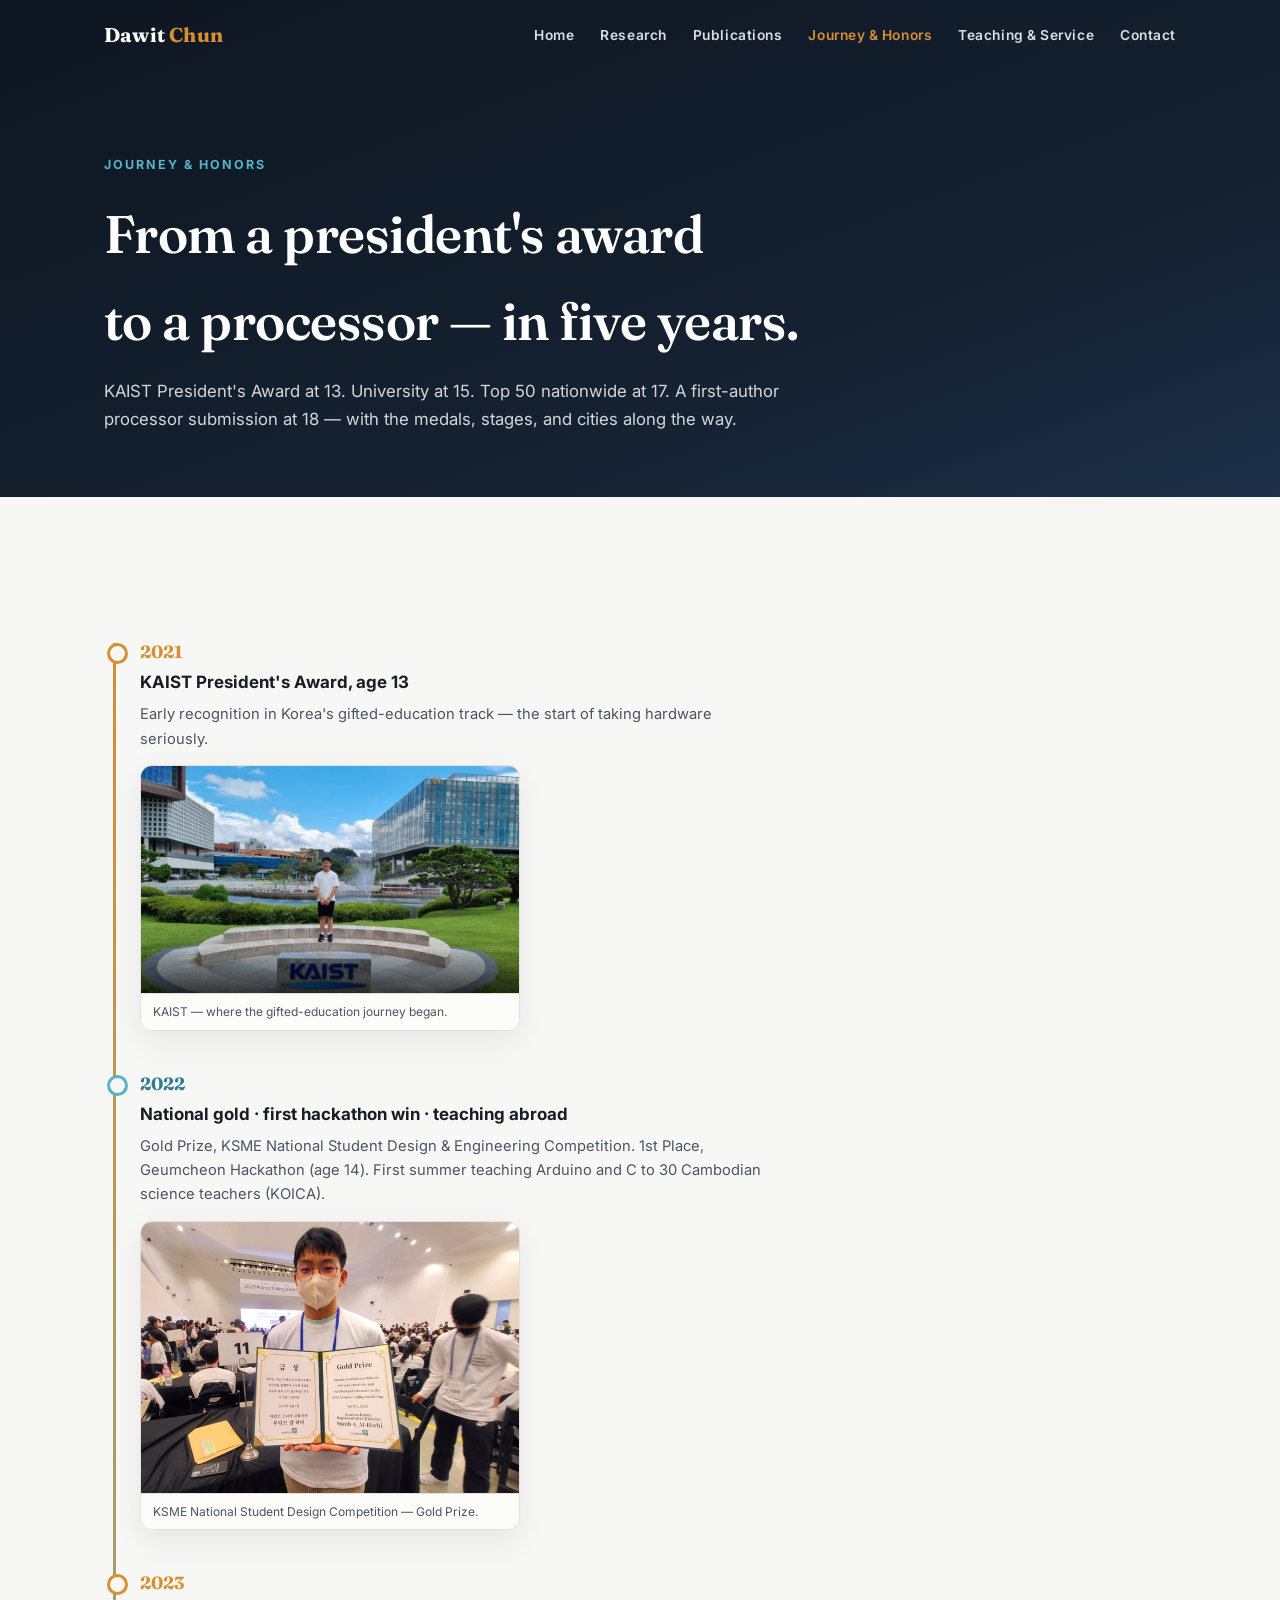
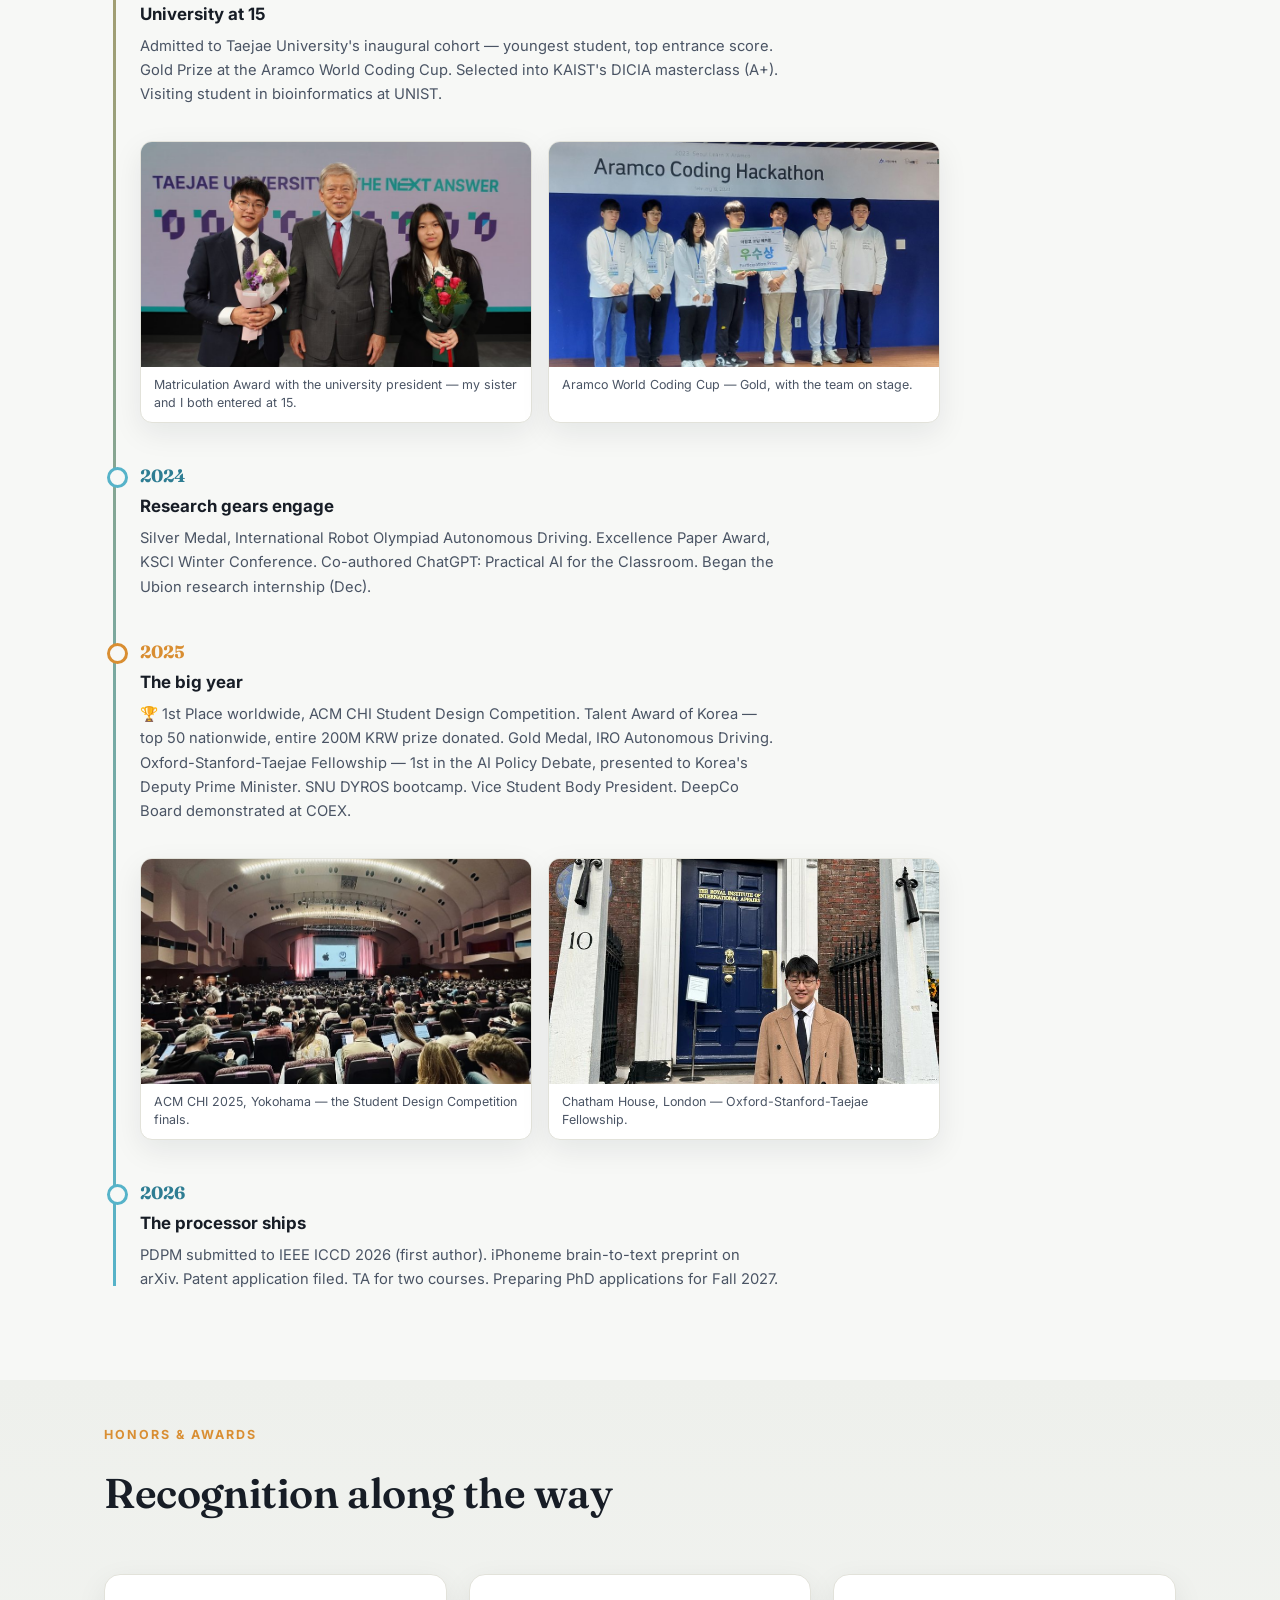
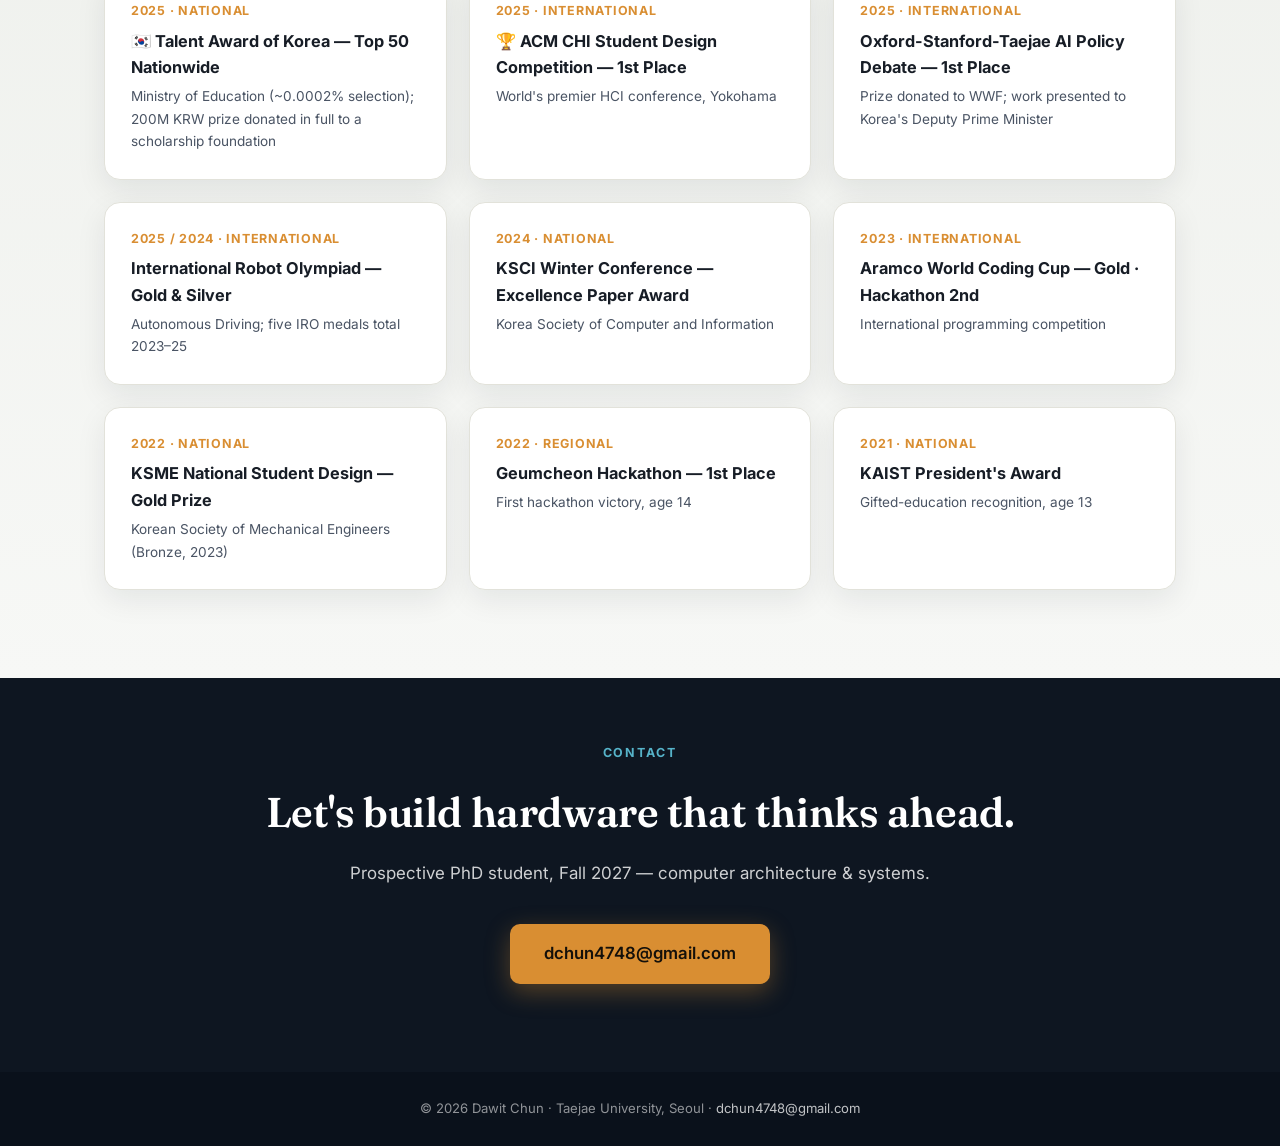
==== journey.html @ 9cff508e "Multi-page redesign: menu nav, dedicated Teaching & Service page with photo galleries (TA, Cambodia," ====
<!DOCTYPE html>
<html lang="en">
<head>
<meta charset="UTF-8">
<meta name="viewport" content="width=device-width, initial-scale=1.0">
<title>Journey &amp; Honors — Dawit Chun</title>
<meta name="description" content="Dawit Chun's journey: KAIST President's Award at 13, university at 15, Talent Award of Korea at 17, and a first-author processor paper — with photos.">
<link rel="preconnect" href="https://fonts.googleapis.com">
<link rel="preconnect" href="https://fonts.gstatic.com" crossorigin>
<link href="https://fonts.googleapis.com/css2?family=Fraunces:opsz,wght@9..144,300;9..144,400;9..144,500;9..144,600;9..144,700&family=Inter:wght@300;400;500;600;700&display=swap" rel="stylesheet">
<link rel="stylesheet" href="styles.css">
<link rel="icon" href="data:image/svg+xml,<svg xmlns='http://www.w3.org/2000/svg' viewBox='0 0 100 100'><text y='0.9em' font-size='90'>⚙️</text></svg>">
<style>.tlfig{margin-top:14px;max-width:380px;border-radius:12px;overflow:hidden;border:1px solid var(--line);box-shadow:var(--shadow)}.tlfig img{display:block;width:100%}.tlfig figcaption{font-size:.75rem;color:var(--ink-soft);padding:8px 12px;background:#fcfcf9;border-top:1px solid var(--line)}</style>
</head>
<body>

<nav id="nav">
  <div class="wrap">
    <a class="logo" href="index.html">Dawit <b>Chun</b></a>
    <button class="menu-btn" id="menuBtn" aria-label="Menu"><span></span><span></span><span></span></button>
    <ul class="navlinks" id="navLinks">
      <li><a href="index.html">Home</a></li>
      <li><a href="research.html">Research</a></li>
      <li><a href="publications.html">Publications</a></li>
      <li><a href="journey.html" class="active">Journey &amp; Honors</a></li>
      <li><a href="service.html">Teaching &amp; Service</a></li>
      <li><a href="index.html#contact">Contact</a></li>
    </ul>
  </div>
</nav>

<div class="page-hero">
  <div class="wrap">
    <span class="kicker">Journey &amp; Honors</span>
    <h1>From a president's award<br>to a processor — in five years.</h1>
    <p>KAIST President's Award at 13. University at 15. Top 50 nationwide at 17. A first-author processor submission at 18 — with the medals, stages, and cities along the way.</p>
  </div>
</div>

<section id="journey">
  <div class="wrap">
    <div class="timeline">
      <div class="tl reveal"><span class="yr">2021</span><h4>KAIST President's Award, age 13</h4><p>Early recognition in Korea's gifted-education track — the start of taking hardware seriously.</p>
        <figure class="tlfig"><img src="assets/kaist.jpg" alt="At the KAIST campus" loading="lazy"><figcaption>KAIST — where the gifted-education journey began.</figcaption></figure>
      </div>
      <div class="tl alt reveal"><span class="yr">2022</span><h4>National gold · first hackathon win · teaching abroad</h4><p>Gold Prize, KSME National Student Design &amp; Engineering Competition. 1st Place, Geumcheon Hackathon (age 14). First summer teaching Arduino and C to 30 Cambodian science teachers (KOICA).</p>
        <figure class="tlfig"><img src="assets/ksme-medal.jpg" alt="Holding the KSME gold medal and certificate" loading="lazy"><figcaption>KSME National Student Design Competition — Gold Prize.</figcaption></figure>
      </div>
      <div class="tl reveal"><span class="yr">2023</span><h4>University at 15</h4><p>Admitted to Taejae University's inaugural cohort — youngest student, top entrance score. Gold Prize at the Aramco World Coding Cup. Selected into KAIST's DICIA masterclass (A+). Visiting student in bioinformatics at UNIST.</p>
        <div class="gallery two" style="max-width:800px">
          <figure class="reveal"><img src="assets/matric.jpg" alt="Matriculation award ceremony at Taejae University" loading="lazy"><figcaption>Matriculation Award with the university president — my sister and I both entered at 15.</figcaption></figure>
          <figure class="reveal"><img src="assets/aramco.jpg" alt="On stage at the Aramco Coding World Cup award ceremony" loading="lazy"><figcaption>Aramco World Coding Cup — Gold, with the team on stage.</figcaption></figure>
        </div>
      </div>
      <div class="tl alt reveal"><span class="yr">2024</span><h4>Research gears engage</h4><p>Silver Medal, International Robot Olympiad Autonomous Driving. Excellence Paper Award, KSCI Winter Conference. Co-authored ChatGPT: Practical AI for the Classroom. Began the Ubion research internship (Dec).</p></div>
      <div class="tl reveal"><span class="yr">2025</span><h4>The big year</h4><p>🏆 1st Place worldwide, ACM CHI Student Design Competition. Talent Award of Korea — top 50 nationwide, entire 200M KRW prize donated. Gold Medal, IRO Autonomous Driving. Oxford-Stanford-Taejae Fellowship — 1st in the AI Policy Debate, presented to Korea's Deputy Prime Minister. SNU DYROS bootcamp. Vice Student Body President. DeepCo Board demonstrated at COEX.</p>
        <div class="gallery two" style="max-width:800px">
          <figure class="reveal"><img src="assets/chi-hall.jpg" alt="The main conference hall at ACM CHI 2025 in Yokohama" loading="lazy"><figcaption>ACM CHI 2025, Yokohama — the Student Design Competition finals.</figcaption></figure>
          <figure class="reveal"><img src="assets/chatham.jpg" alt="At Chatham House, London, during the Oxford fellowship" loading="lazy"><figcaption>Chatham House, London — Oxford-Stanford-Taejae Fellowship.</figcaption></figure>
        </div>
      </div>
      <div class="tl alt reveal"><span class="yr">2026</span><h4>The processor ships</h4><p>PDPM submitted to IEEE ICCD 2026 (first author). iPhoneme brain-to-text preprint on arXiv. Patent application filed. TA for two courses. Preparing PhD applications for Fall 2027.</p></div>
    </div>
  </div>
</section>

<section id="honors" style="padding-top:40px">
  <div class="wrap">
    <span class="kicker reveal">Honors &amp; Awards</span>
    <h2 class="reveal">Recognition along the way</h2>
    <div class="honor-grid">
      <div class="honor reveal"><div class="hy">2025 · NATIONAL</div><h4>🇰🇷 Talent Award of Korea — Top 50 Nationwide</h4><p>Ministry of Education (~0.0002% selection); 200M KRW prize donated in full to a scholarship foundation</p></div>
      <div class="honor reveal"><div class="hy">2025 · INTERNATIONAL</div><h4>🏆 ACM CHI Student Design Competition — 1st Place</h4><p>World's premier HCI conference, Yokohama</p></div>
      <div class="honor reveal"><div class="hy">2025 · INTERNATIONAL</div><h4>Oxford-Stanford-Taejae AI Policy Debate — 1st Place</h4><p>Prize donated to WWF; work presented to Korea's Deputy Prime Minister</p></div>
      <div class="honor reveal"><div class="hy">2025 / 2024 · INTERNATIONAL</div><h4>International Robot Olympiad — Gold &amp; Silver</h4><p>Autonomous Driving; five IRO medals total 2023–25</p></div>
      <div class="honor reveal"><div class="hy">2024 · NATIONAL</div><h4>KSCI Winter Conference — Excellence Paper Award</h4><p>Korea Society of Computer and Information</p></div>
      <div class="honor reveal"><div class="hy">2023 · INTERNATIONAL</div><h4>Aramco World Coding Cup — Gold · Hackathon 2nd</h4><p>International programming competition</p></div>
      <div class="honor reveal"><div class="hy">2022 · NATIONAL</div><h4>KSME National Student Design — Gold Prize</h4><p>Korean Society of Mechanical Engineers (Bronze, 2023)</p></div>
      <div class="honor reveal"><div class="hy">2022 · REGIONAL</div><h4>Geumcheon Hackathon — 1st Place</h4><p>First hackathon victory, age 14</p></div>
      <div class="honor reveal"><div class="hy">2021 · NATIONAL</div><h4>KAIST President's Award</h4><p>Gifted-education recognition, age 13</p></div>
    </div>
  </div>
</section>

<section id="contact" style="padding-top:60px">
  <div class="wrap">
    <span class="kicker reveal">Contact</span>
    <h2 class="reveal">Let's build hardware that thinks ahead.</h2>
    <p class="lead reveal">Prospective PhD student, Fall 2027 — computer architecture &amp; systems.</p>
    <a class="btn btn-primary reveal" href="mailto:dchun4748@gmail.com">dchun4748@gmail.com</a>
  </div>
</section>

<footer>
  <div class="wrap">© 2026 Dawit Chun · Taejae University, Seoul · <a href="mailto:dchun4748@gmail.com">dchun4748@gmail.com</a></div>
</footer>

<script src="site.js"></script>
</body>
</html>
---- styles.css ----
:root{
  --ink:#171d26; --ink-soft:#4a5464; --paper:#f7f8f6; --card:#ffffff;
  --slate:#0e1621; --slate-2:#152232; --copper:#d98e32; --copper-soft:#f0cfa2;
  --cyan:#56b3c9; --green:#5cbf8a; --line:#e2e2da;
  --shadow:0 10px 30px rgba(14,22,33,.08); --shadow-lg:0 18px 50px rgba(14,22,33,.15);
  --r:16px; --max:1120px;
}
*{margin:0;padding:0;box-sizing:border-box}
html{scroll-behavior:smooth}
body{font-family:'Inter',-apple-system,BlinkMacSystemFont,"Segoe UI",sans-serif;color:var(--ink);background:var(--paper);line-height:1.65;font-size:16.5px}
h1,h2,h3,.serif{font-family:'Fraunces',Georgia,'Times New Roman',serif}
a{color:#2e7d93;text-decoration:none}
a:hover{text-decoration:underline}
img{max-width:100%}
.wrap{max-width:var(--max);margin:0 auto;padding:0 24px}
section{padding:88px 0}
.kicker{display:inline-block;font-size:.78rem;font-weight:700;letter-spacing:.16em;text-transform:uppercase;color:var(--copper);margin-bottom:14px}
h2{font-size:clamp(1.9rem,3.4vw,2.6rem);font-weight:600;letter-spacing:-.01em;margin-bottom:14px}
.lead{color:var(--ink-soft);max-width:760px;font-size:1.06rem}
.reveal{opacity:0;transform:translateY(26px);transition:opacity .7s ease,transform .7s ease}
.reveal.on{opacity:1;transform:none}
@media (prefers-reduced-motion: reduce){.reveal{opacity:1;transform:none;transition:none} .trace{animation:none!important}}

/* NAV */
nav{position:fixed;top:0;left:0;right:0;z-index:50;transition:background .3s,box-shadow .3s;padding:18px 0}
nav.scrolled{background:rgba(247,248,246,.92);backdrop-filter:blur(10px);box-shadow:0 1px 0 var(--line);padding:12px 0}
nav .wrap{display:flex;align-items:center;justify-content:space-between}
.logo{font-family:'Fraunces',serif;font-weight:700;font-size:1.25rem;color:#fff;letter-spacing:.01em;transition:color .3s}
nav.scrolled .logo{color:var(--ink)}
.logo b{color:var(--copper)}
.navlinks{display:flex;gap:26px;list-style:none}
.navlinks a{font-size:.86rem;font-weight:600;letter-spacing:.04em;color:rgba(255,255,255,.85);transition:color .3s}
nav.scrolled .navlinks a{color:var(--ink-soft)}
.navlinks a:hover{color:var(--copper);text-decoration:none}
.menu-btn{display:none;background:none;border:0;cursor:pointer;width:34px;height:30px;position:relative}
.menu-btn span{position:absolute;left:4px;right:4px;height:2.5px;border-radius:2px;background:#fff;transition:all .3s}
nav.scrolled .menu-btn span{background:var(--ink)}
.menu-btn span:nth-child(1){top:6px}.menu-btn span:nth-child(2){top:14px}.menu-btn span:nth-child(3){top:22px}
@media(max-width:880px){
  .menu-btn{display:block}
  .navlinks{position:fixed;inset:0;background:var(--slate);flex-direction:column;align-items:center;justify-content:center;gap:34px;transform:translateY(-100%);visibility:hidden;opacity:0;transition:transform .35s ease,opacity .3s ease,visibility 0s .35s}
  .navlinks.open{transform:none;visibility:visible;opacity:1;transition:transform .35s ease,opacity .3s ease,visibility 0s}
  .navlinks a{font-size:1.15rem;color:#fff!important}
}

/* HERO */
header{position:relative;background:linear-gradient(160deg,var(--slate) 0%,var(--slate-2) 58%,#1d3049 100%);color:#fff;overflow:hidden}
.hero{position:relative;z-index:2;padding:170px 0 130px}
.hero .hello{font-size:.95rem;font-weight:600;letter-spacing:.22em;text-transform:uppercase;color:var(--cyan);margin-bottom:18px}
.hero h1{font-size:clamp(2.9rem,7vw,4.9rem);font-weight:600;line-height:1.04;letter-spacing:-.015em}
.hero h1 em{font-style:italic;color:var(--copper-soft)}
.hero .tag{margin-top:26px;font-size:clamp(1.05rem,2vw,1.3rem);max-width:660px;color:rgba(255,255,255,.86);font-weight:300}
.hero .tag b{font-weight:600;color:#fff}
.chips{display:flex;flex-wrap:wrap;gap:12px;margin-top:34px}
.chip{display:inline-flex;align-items:center;gap:8px;font-size:.85rem;font-weight:600;padding:9px 16px;border:1px solid rgba(255,255,255,.28);border-radius:999px;background:rgba(255,255,255,.07)}
.chip .dot{width:7px;height:7px;border-radius:50%;background:var(--cyan)}
.cta{display:flex;flex-wrap:wrap;gap:14px;margin-top:40px}
.btn{display:inline-block;padding:13px 26px;border-radius:10px;font-weight:600;font-size:.95rem;transition:transform .2s,box-shadow .2s}
.btn:hover{text-decoration:none;transform:translateY(-2px)}
.btn-primary{background:var(--copper);color:#14100a;box-shadow:0 8px 24px rgba(217,142,50,.35)}
.btn-ghost{border:1.5px solid rgba(255,255,255,.5);color:#fff}
.circuit{position:absolute;inset:0;z-index:1;pointer-events:none;opacity:.5}
.trace{stroke-dasharray:640;stroke-dashoffset:640;animation:draw 6s ease forwards}
.trace:nth-child(2){animation-delay:.7s}.trace:nth-child(3){animation-delay:1.3s}.trace:nth-child(4){animation-delay:1.9s}
@keyframes draw{to{stroke-dashoffset:0}}
.hero-bottom{position:absolute;left:0;right:0;bottom:-2px;z-index:1}

/* ABOUT */
.about-grid{display:grid;grid-template-columns:1.5fr 1fr;gap:56px;align-items:start}
.about-text p{margin-bottom:18px;color:var(--ink-soft)}
.about-text p b{color:var(--ink)}
.factbox{background:var(--card);border:1px solid var(--line);border-radius:var(--r);box-shadow:var(--shadow);padding:30px}
.factbox .me{width:150px;height:150px;border-radius:50%;object-fit:cover;display:block;margin:0 auto 8px;border:4px solid var(--copper-soft);box-shadow:0 8px 22px rgba(217,142,50,.28)}
.factbox .me-name{text-align:center;font-family:'Fraunces',serif;font-weight:600;font-size:1.05rem;margin-bottom:2px}
.factbox .me-sub{text-align:center;font-size:.8rem;color:var(--ink-soft);margin-bottom:18px}
.factbox h3{font-size:1.05rem;margin-bottom:16px;color:var(--ink)}
.fact{display:flex;gap:14px;padding:11px 0;border-top:1px solid var(--line);font-size:.92rem}
.fact:first-of-type{border-top:0}
.fact .k{min-width:112px;font-weight:700;color:var(--copper);font-size:.8rem;letter-spacing:.05em;text-transform:uppercase;padding-top:2px}
@media(max-width:880px){.about-grid{grid-template-columns:1fr}}

/* THEMES */
#themes{background:linear-gradient(180deg,#eef0ec,var(--paper))}
.themes-grid{display:grid;grid-template-columns:repeat(2,1fr);gap:26px;margin-top:46px}
.theme{background:var(--card);border:1px solid var(--line);border-radius:var(--r);padding:34px;box-shadow:var(--shadow);transition:transform .25s,box-shadow .25s;position:relative;overflow:hidden}
.theme:hover{transform:translateY(-5px);box-shadow:var(--shadow-lg)}
.theme::before{content:"";position:absolute;top:0;left:0;right:0;height:4px;background:var(--tc,var(--copper))}
.theme .ico{width:52px;height:52px;border-radius:13px;display:flex;align-items:center;justify-content:center;background:color-mix(in srgb,var(--tc,var(--copper)) 12%,white);margin-bottom:18px}
.theme .ico svg{width:27px;height:27px;stroke:var(--tc,var(--copper))}
.theme h3{font-size:1.28rem;margin-bottom:10px}
.theme p{color:var(--ink-soft);font-size:.95rem}
.theme .rel{margin-top:16px;font-size:.8rem;font-weight:600;color:var(--tc,var(--copper));letter-spacing:.03em}
@media(max-width:760px){.themes-grid{grid-template-columns:1fr}}

/* PROJECTS */
.proj{display:grid;grid-template-columns:200px 1fr;gap:34px;padding:44px 0;border-top:1px solid var(--line)}
.proj:first-of-type{border-top:0}
.proj .meta .venue{display:inline-block;font-size:.72rem;font-weight:700;letter-spacing:.08em;text-transform:uppercase;color:#fff;background:var(--vc,#2e7d93);padding:6px 12px;border-radius:7px;margin-bottom:12px}
.proj .meta .year{font-family:'Fraunces',serif;font-size:1.6rem;font-weight:600;color:var(--ink);display:block}
.proj .meta .role{font-size:.82rem;color:var(--ink-soft);margin-top:4px}
.proj h3{font-size:1.45rem;margin-bottom:6px}
.proj h3 .award{font-size:.85rem;color:var(--copper);font-family:'Inter',sans-serif;font-weight:700;vertical-align:middle;margin-left:8px;white-space:nowrap}
.proj .sub{font-style:italic;color:var(--ink-soft);font-size:.95rem;margin-bottom:14px}
.proj p{color:var(--ink-soft);font-size:.97rem;margin-bottom:14px}
.proj ul{list-style:none;margin-bottom:14px}
.proj li{position:relative;padding-left:22px;margin-bottom:8px;color:var(--ink-soft);font-size:.93rem}
.proj li::before{content:"—";position:absolute;left:0;color:var(--copper);font-weight:700}
.tags{display:flex;flex-wrap:wrap;gap:8px}
.tags span{font-size:.74rem;font-weight:600;color:#2e7d93;background:#e5eff2;border-radius:6px;padding:4px 10px}
.doi{font-size:.85rem;font-weight:600}
.pfig{margin:2px 0 18px;border-radius:12px;overflow:hidden;border:1px solid var(--line);box-shadow:var(--shadow);background:#fff}
.pfig img,.pfig svg{display:block;width:100%;height:auto}
.pfig figcaption{font-size:.78rem;color:var(--ink-soft);padding:9px 14px;background:#fcfcf9;border-top:1px solid var(--line)}
@media(max-width:760px){.proj{grid-template-columns:1fr;gap:14px}}

/* PUBS */
#pubs{background:var(--slate);color:#fff}
#pubs h2{color:#fff}
#pubs .kicker{color:var(--cyan)}
.pub{display:grid;grid-template-columns:54px 1fr;gap:20px;padding:22px 0;border-top:1px solid rgba(255,255,255,.14)}
.pub:first-of-type{border-top:0;margin-top:34px}
.pub .num{font-family:'Fraunces',serif;font-size:1.5rem;color:var(--copper-soft)}
.pub .t{font-weight:600;font-size:1.02rem;margin-bottom:4px}
.pub .a{font-size:.88rem;color:rgba(255,255,255,.75)}
.pub .a b{color:#fff}
.pub .v{font-size:.85rem;color:var(--cyan);margin-top:4px;font-weight:600}
.pub a{color:#9fd6e4}
.bookrow{margin-top:40px;padding-top:24px;border-top:1px solid rgba(255,255,255,.14);font-size:.9rem;color:rgba(255,255,255,.75)}
.bookrow b{color:#fff}

/* JOURNEY */
.timeline{position:relative;margin-top:52px;padding-left:36px}
.timeline::before{content:"";position:absolute;left:9px;top:6px;bottom:6px;width:2.5px;background:linear-gradient(var(--copper),var(--cyan))}
.tl{position:relative;padding-bottom:38px}
.tl:last-child{padding-bottom:0}
.tl::before{content:"";position:absolute;left:-33px;top:6px;width:15px;height:15px;border-radius:50%;background:var(--paper);border:3.5px solid var(--copper)}
.tl.alt::before{border-color:var(--cyan)}
.tl .yr{font-family:'Fraunces',serif;font-weight:700;font-size:1.1rem;color:var(--copper)}
.tl.alt .yr{color:#2e7d93}
.tl h4{font-size:1.06rem;margin:3px 0 5px}
.tl p{color:var(--ink-soft);font-size:.92rem;max-width:640px}
.tlfig{margin-top:14px;max-width:340px;border-radius:12px;overflow:hidden;border:1px solid var(--line);box-shadow:var(--shadow)}
.tlfig img{display:block;width:100%}
.tlfig figcaption{font-size:.75rem;color:var(--ink-soft);padding:8px 12px;background:#fcfcf9;border-top:1px solid var(--line)}

/* HONORS */
#honors{background:linear-gradient(180deg,#eef0ec,var(--paper))}
.honor-grid{display:grid;grid-template-columns:repeat(3,1fr);gap:22px;margin-top:46px}
.honor{background:var(--card);border:1px solid var(--line);border-radius:var(--r);padding:26px;box-shadow:var(--shadow)}
.honor .hy{font-size:.78rem;font-weight:700;color:var(--copper);letter-spacing:.06em}
.honor h4{font-size:1.02rem;margin:6px 0 4px}
.honor p{font-size:.85rem;color:var(--ink-soft)}
@media(max-width:880px){.honor-grid{grid-template-columns:repeat(2,1fr)}}
@media(max-width:600px){.honor-grid{grid-template-columns:1fr}}

/* SERVICE */
.svc-grid{display:grid;grid-template-columns:repeat(3,1fr);gap:26px;margin-top:46px}
.svc{border-left:3px solid var(--copper);padding:4px 0 4px 22px}
.svc h4{font-size:1.05rem;margin-bottom:6px}
.svc p{font-size:.9rem;color:var(--ink-soft)}
.svc .n{font-family:'Fraunces',serif;font-size:1.9rem;font-weight:600;color:var(--copper);display:block;margin-bottom:4px}
@media(max-width:760px){.svc-grid{grid-template-columns:1fr}}

/* CONTACT */
#contact{background:var(--slate);color:#fff;text-align:center}
#contact .kicker{color:var(--cyan)}
#contact h2{color:#fff}
#contact .lead{margin:0 auto 36px;color:rgba(255,255,255,.8)}
#contact .btn-primary{font-size:1.05rem;padding:16px 34px}
#contact .links{margin-top:26px;display:flex;gap:26px;justify-content:center;flex-wrap:wrap;font-size:.95rem}
#contact .links a{color:#9fd6e4;font-weight:600}
footer{background:#0a111b;color:rgba(255,255,255,.55);text-align:center;padding:26px 0;font-size:.82rem}
footer a{color:rgba(255,255,255,.75)}

/* ---------- MULTI-PAGE ADDITIONS ---------- */
.navlinks a.active{color:var(--copper)!important}
.page-hero{background:linear-gradient(160deg,var(--slate) 0%,var(--slate-2) 70%,#1d3049 100%);color:#fff;padding:150px 0 64px;position:relative;overflow:hidden}
.page-hero .kicker{color:var(--cyan)}
.page-hero h1{font-size:clamp(2.2rem,4.5vw,3.3rem);font-weight:600;letter-spacing:-.01em}
.page-hero p{margin-top:14px;max-width:680px;color:rgba(255,255,255,.82);font-size:1.05rem}
.gallery{display:grid;grid-template-columns:repeat(3,1fr);gap:16px;margin-top:34px}
.gallery.two{grid-template-columns:repeat(2,1fr)}
.gallery figure{background:var(--card);border:1px solid var(--line);border-radius:12px;overflow:hidden;box-shadow:var(--shadow)}
.gallery img{width:100%;height:225px;object-fit:cover;display:block}
.gallery figcaption{font-size:.78rem;color:var(--ink-soft);padding:9px 13px;line-height:1.5}
@media(max-width:880px){.gallery{grid-template-columns:repeat(2,1fr)}}
@media(max-width:600px){.gallery{grid-template-columns:1fr}.gallery img{height:auto}}
.act{padding:56px 0;border-top:1px solid var(--line)}
.act:first-of-type{border-top:0}
.act .venue-line{font-size:.85rem;font-weight:700;color:var(--copper);letter-spacing:.06em;text-transform:uppercase;margin-bottom:8px}
.act h3{font-size:1.5rem;margin-bottom:12px}
.act .body{color:var(--ink-soft);max-width:820px}
.act .body p{margin-bottom:14px}
.act ul{list-style:none;margin:6px 0 10px}
.act li{position:relative;padding-left:22px;margin-bottom:8px;color:var(--ink-soft);font-size:.95rem}
.act li::before{content:"—";position:absolute;left:0;color:var(--copper);font-weight:700}
.statband{display:grid;grid-template-columns:repeat(4,1fr);gap:18px;margin:40px 0 8px}
.statband .st{background:var(--card);border:1px solid var(--line);border-radius:12px;padding:20px 22px;box-shadow:var(--shadow);text-align:center}
.statband .n{font-family:'Fraunces',serif;font-size:2rem;font-weight:600;color:var(--copper);display:block}
.statband .l{font-size:.82rem;color:var(--ink-soft)}
@media(max-width:760px){.statband{grid-template-columns:repeat(2,1fr)}}
.cardlink{display:block;color:inherit}
.cardlink:hover{text-decoration:none}
.hl-strip{display:grid;grid-template-columns:repeat(3,1fr);gap:22px;margin-top:40px}
.hl{background:var(--card);border:1px solid var(--line);border-left:4px solid var(--copper);border-radius:12px;padding:22px;box-shadow:var(--shadow)}
.hl .t{font-weight:700;font-size:.98rem;margin-bottom:4px}
.hl p{font-size:.85rem;color:var(--ink-soft)}
@media(max-width:760px){.hl-strip{grid-template-columns:1fr}}
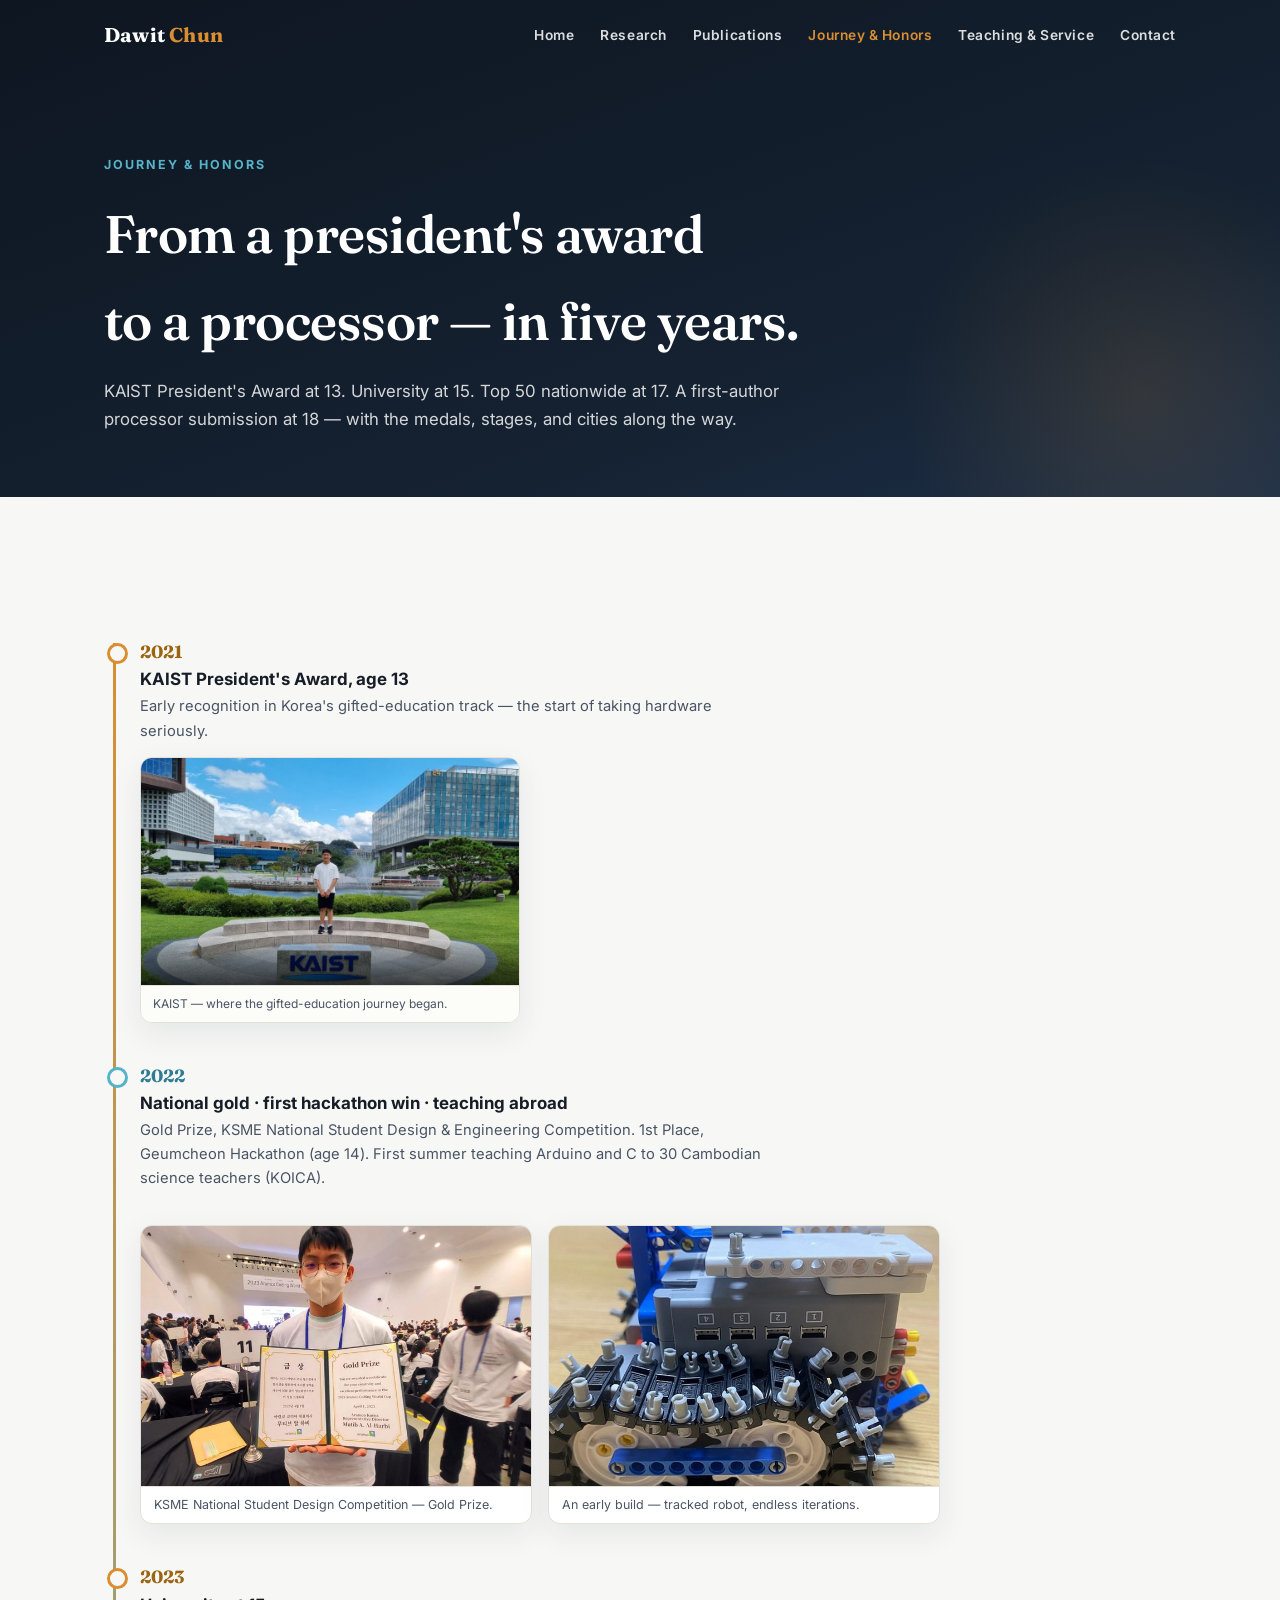
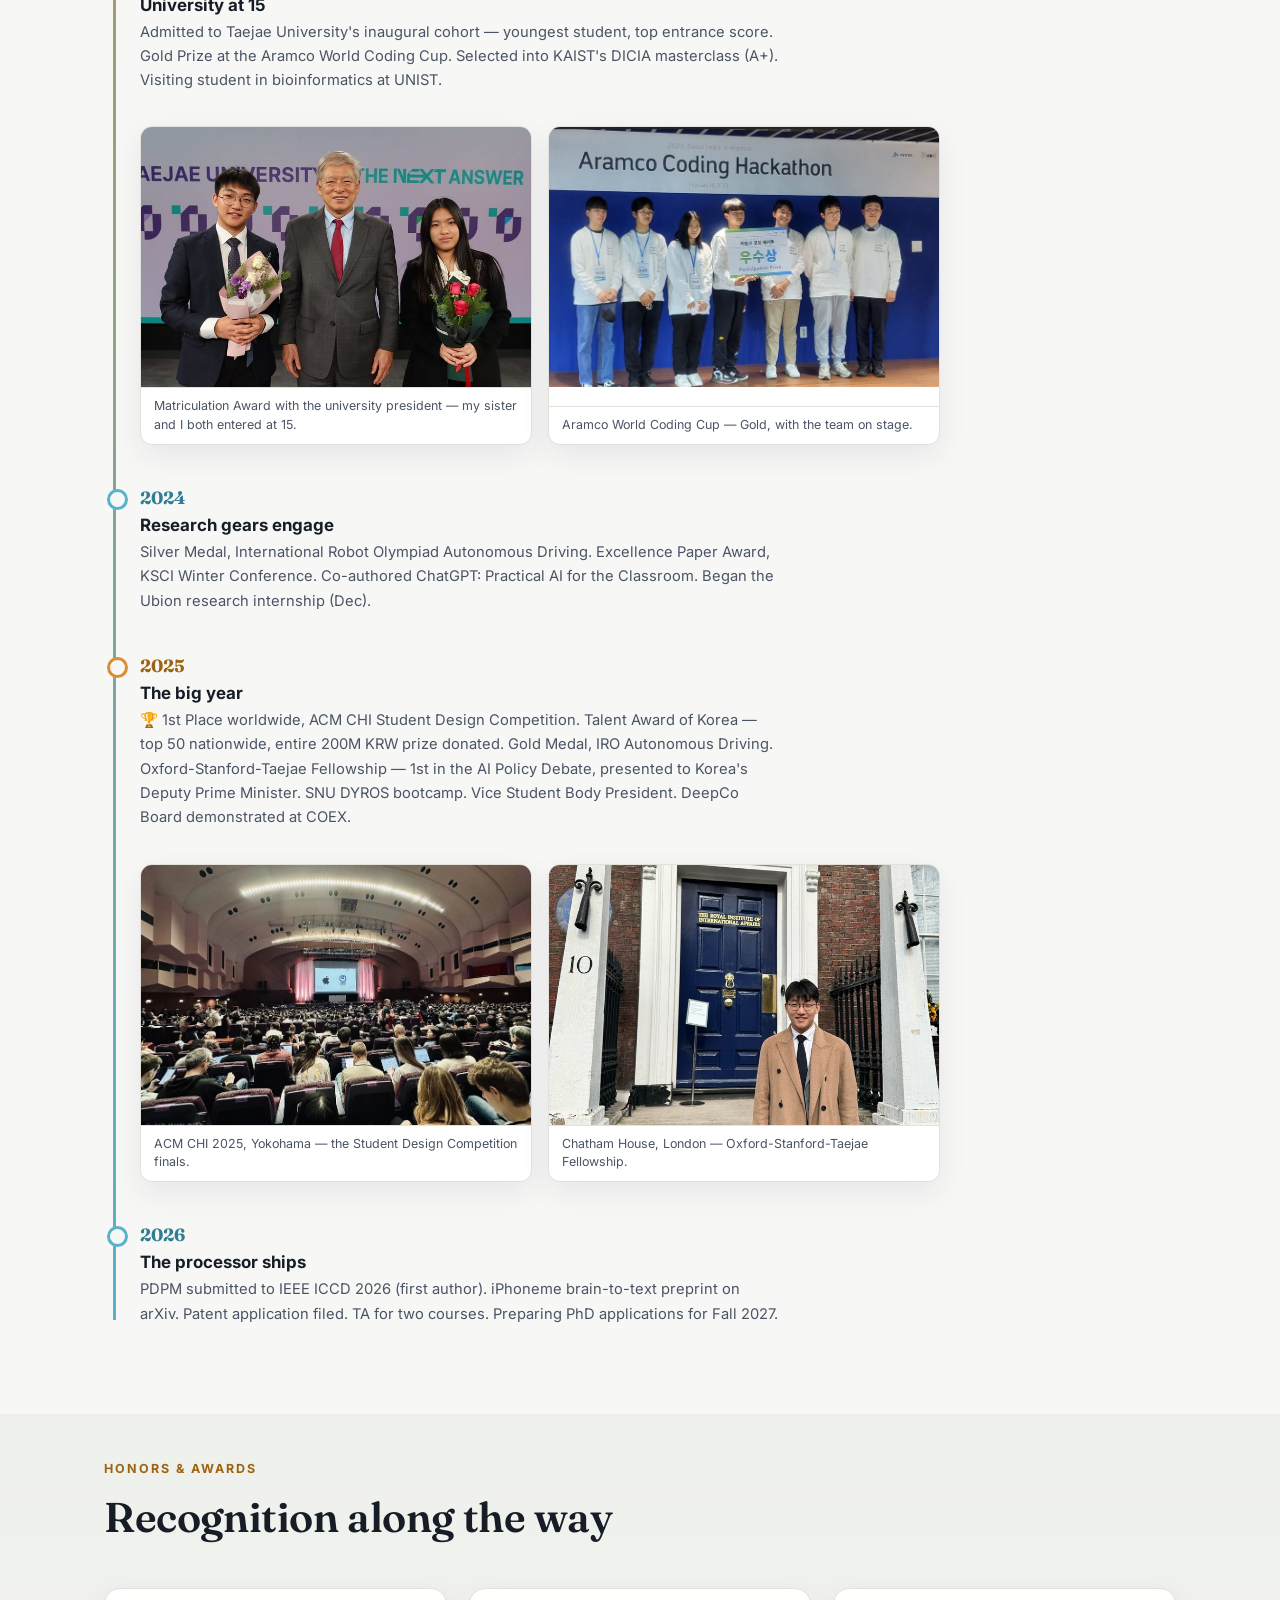
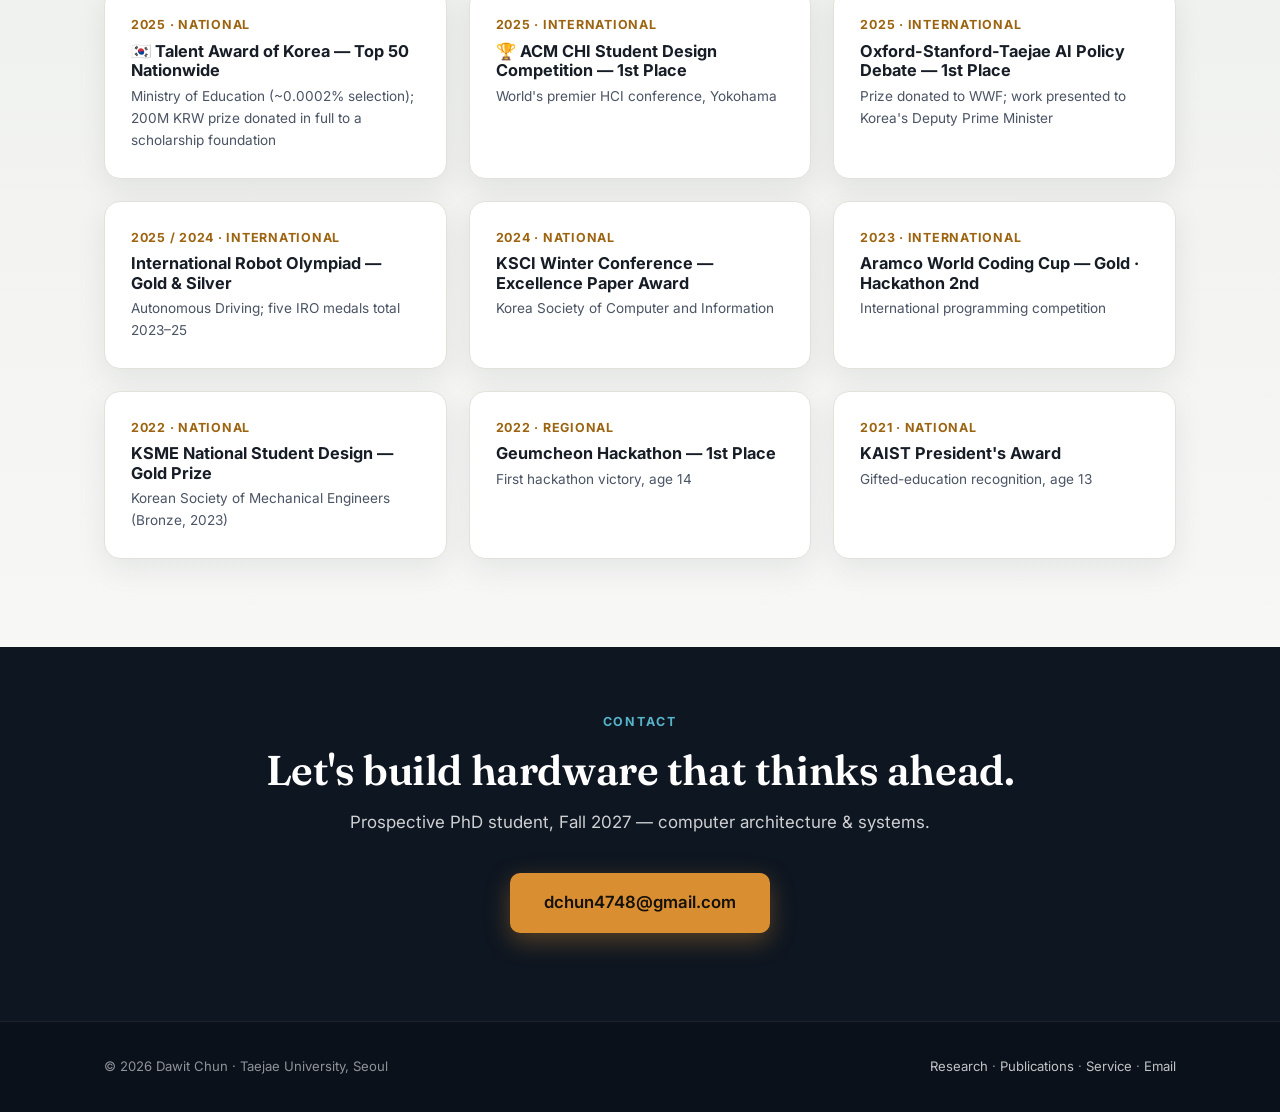
==== commit adca1ba7: "Design pass: hero highlight-reel (animated WebP), designer critique fixes (typography, contrast inks" ====
--- a/journey.html
+++ b/journey.html
@@ -44,7 +44,10 @@
         <figure class="tlfig"><img src="assets/kaist.jpg" alt="At the KAIST campus" loading="lazy"><figcaption>KAIST — where the gifted-education journey began.</figcaption></figure>
       </div>
       <div class="tl alt reveal"><span class="yr">2022</span><h4>National gold · first hackathon win · teaching abroad</h4><p>Gold Prize, KSME National Student Design &amp; Engineering Competition. 1st Place, Geumcheon Hackathon (age 14). First summer teaching Arduino and C to 30 Cambodian science teachers (KOICA).</p>
-        <figure class="tlfig"><img src="assets/ksme-medal.jpg" alt="Holding the KSME gold medal and certificate" loading="lazy"><figcaption>KSME National Student Design Competition — Gold Prize.</figcaption></figure>
+        <div class="gallery two" style="max-width:800px">
+          <figure class="reveal"><img src="assets/ksme-medal.jpg" alt="Holding the KSME gold medal and certificate" loading="lazy"><figcaption>KSME National Student Design Competition — Gold Prize.</figcaption></figure>
+          <figure class="reveal"><img src="assets/robot-lego.jpg" alt="An early tracked-robot build" loading="lazy"><figcaption>An early build — tracked robot, endless iterations.</figcaption></figure>
+        </div>
       </div>
       <div class="tl reveal"><span class="yr">2023</span><h4>University at 15</h4><p>Admitted to Taejae University's inaugural cohort — youngest student, top entrance score. Gold Prize at the Aramco World Coding Cup. Selected into KAIST's DICIA masterclass (A+). Visiting student in bioinformatics at UNIST.</p>
         <div class="gallery two" style="max-width:800px">
@@ -92,7 +95,7 @@
 </section>
 
 <footer>
-  <div class="wrap">© 2026 Dawit Chun · Taejae University, Seoul · <a href="mailto:dchun4748@gmail.com">dchun4748@gmail.com</a></div>
+  <div class="wrap"><span>© 2026 Dawit Chun · Taejae University, Seoul</span><span><a href="research.html">Research</a> · <a href="publications.html">Publications</a> · <a href="service.html">Service</a> · <a href="mailto:dchun4748@gmail.com">Email</a></span></div>
 </footer>
 
 <script src="site.js"></script>
--- a/styles.css
+++ b/styles.css
@@ -206,3 +206,54 @@
 .hl .t{font-weight:700;font-size:.98rem;margin-bottom:4px}
 .hl p{font-size:.85rem;color:var(--ink-soft)}
 @media(max-width:760px){.hl-strip{grid-template-columns:1fr}}
+
+/* ---------- HERO REEL ---------- */
+.hero{display:grid;grid-template-columns:1.12fr .88fr;gap:56px;align-items:center}
+.reel-card{position:relative;border-radius:18px;overflow:hidden;box-shadow:0 30px 70px rgba(0,0,0,.5);border:1px solid rgba(255,255,255,.2);transform:rotate(1.6deg);transition:transform .4s ease}
+.reel-card:hover{transform:rotate(0deg) scale(1.015)}
+.reel-card img{display:block;width:100%;height:auto}
+.reel-card .cap{position:absolute;left:0;right:0;bottom:0;padding:26px 18px 13px;background:linear-gradient(transparent,rgba(6,12,22,.88));color:rgba(255,255,255,.92);font-size:.78rem;letter-spacing:.02em}
+@media(max-width:980px){.hero{grid-template-columns:1fr;gap:44px}.reel-card{max-width:540px;transform:none}}
+/* gallery hover polish */
+.gallery figure{transition:transform .25s ease,box-shadow .25s ease}
+.gallery figure:hover{transform:translateY(-4px);box-shadow:var(--shadow-lg)}
+.gallery img{transition:transform .45s ease}
+.gallery figure:hover img{transform:scale(1.04)}
+
+/* ---------- DESIGNER PASS ---------- */
+:root{--copper-ink:#9c6410}
+h2,h3,h4{line-height:1.18}
+h1,h2{text-wrap:balance}
+.lead,.page-hero p{text-wrap:pretty}
+[id]{scroll-margin-top:96px}
+.kicker,.fact .k,.honor .hy,.statband .n,.act .venue-line,.tl .yr{color:var(--copper-ink)}
+.svc .n{color:var(--copper-ink)}.svc{border-left-color:var(--copper-ink)}
+.proj li::before,.act li::before{color:var(--copper-ink)}
+.page-hero .kicker,#contact .kicker,#pubs .kicker{color:var(--cyan)}
+.gallery img{aspect-ratio:3/2;height:auto;object-fit:cover}
+.gallery figure{display:flex;flex-direction:column;overflow:hidden}
+.gallery figcaption{margin-top:auto;border-top:1px solid var(--line)}
+@media(max-width:600px){.gallery img{aspect-ratio:3/2;height:auto}}
+:focus-visible{outline:2.5px solid var(--copper-ink);outline-offset:3px;border-radius:4px}
+.btn:focus-visible,.chip:focus-visible{outline-color:#fff}
+.cardlink .hl{transition:transform .25s,box-shadow .25s}
+.cardlink:hover .hl{transform:translateY(-4px);box-shadow:var(--shadow-lg)}
+.pfig a{transition:opacity .25s}.pfig a:hover{opacity:.92}
+::selection{background:var(--copper);color:#14100a}
+html{accent-color:var(--copper-ink)}
+a{text-underline-offset:3px;text-decoration-thickness:1px}
+footer{padding:34px 0;border-top:1px solid rgba(255,255,255,.08)}
+footer .wrap{display:flex;justify-content:space-between;gap:12px;flex-wrap:wrap}
+footer a:hover{color:#fff}
+.hero h1{font-size:clamp(2.6rem,4.6vw,4rem)}
+.hero .tag{max-width:none}
+.reel-card{transform:none;border-radius:12px;box-shadow:0 0 0 1px rgba(86,179,201,.22),0 30px 70px rgba(0,0,0,.55)}
+.reel-card::before,.reel-card::after{content:"";position:absolute;width:26px;height:26px;border:2.5px solid var(--copper);z-index:2;pointer-events:none}
+.reel-card::before{top:10px;left:10px;border-right:0;border-bottom:0;border-radius:4px 0 0 0}
+.reel-card::after{bottom:10px;right:10px;border-left:0;border-top:0;border-radius:0 0 4px 0}
+.reel-card .cap::before{content:"";display:inline-block;width:7px;height:7px;border-radius:50%;background:var(--cyan);vertical-align:middle;margin-right:9px}
+.circuit g circle{animation:pulse 3.6s ease-in-out infinite}
+.circuit g:nth-of-type(2) circle{animation-delay:1.2s}
+@keyframes pulse{50%{opacity:.35}}
+.page-hero::after{content:"";position:absolute;right:-120px;bottom:-160px;width:520px;height:520px;border-radius:50%;background:radial-gradient(circle,rgba(217,142,50,.14),transparent 65%);pointer-events:none}
+@media (prefers-reduced-motion:reduce){html{scroll-behavior:auto}*{transition-duration:.01ms!important}.trace{animation:none!important;stroke-dashoffset:0}.circuit g circle{animation:none}.gallery figure:hover img,.reel-card:hover{transform:none}}
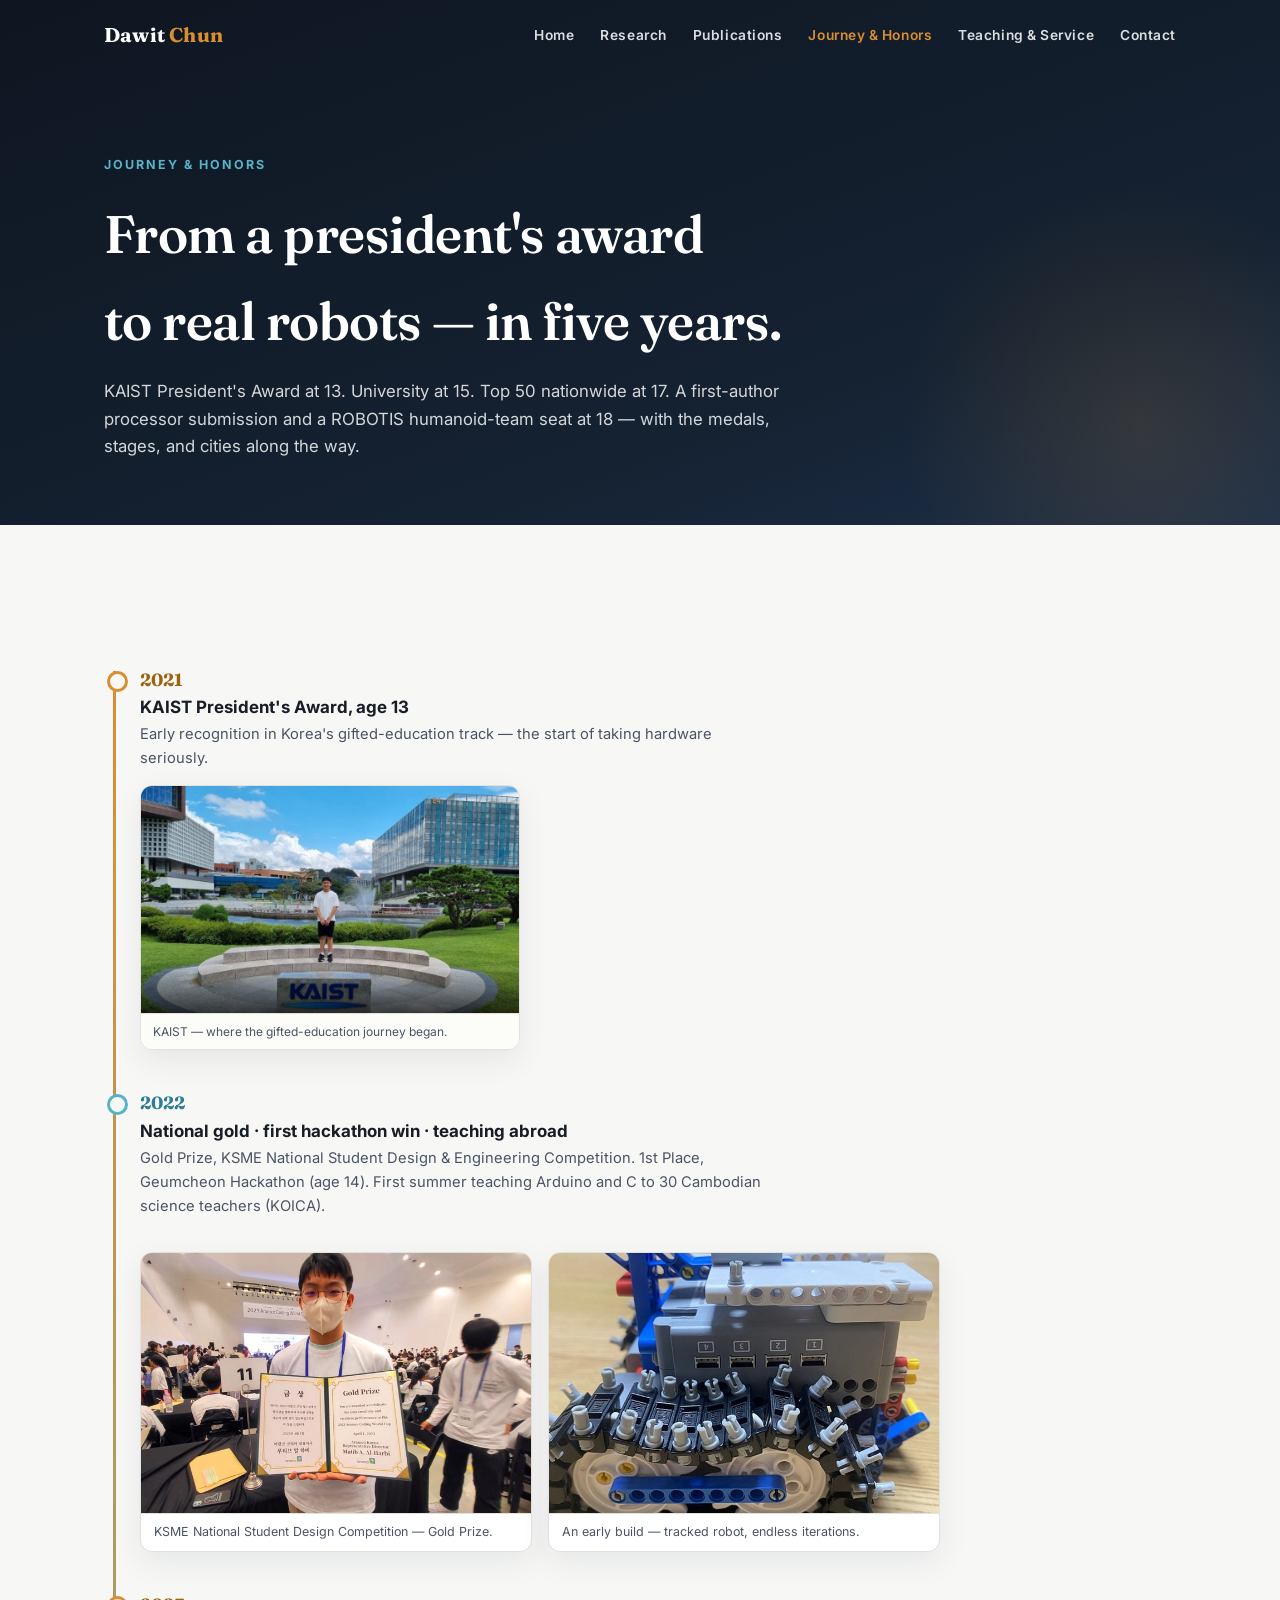
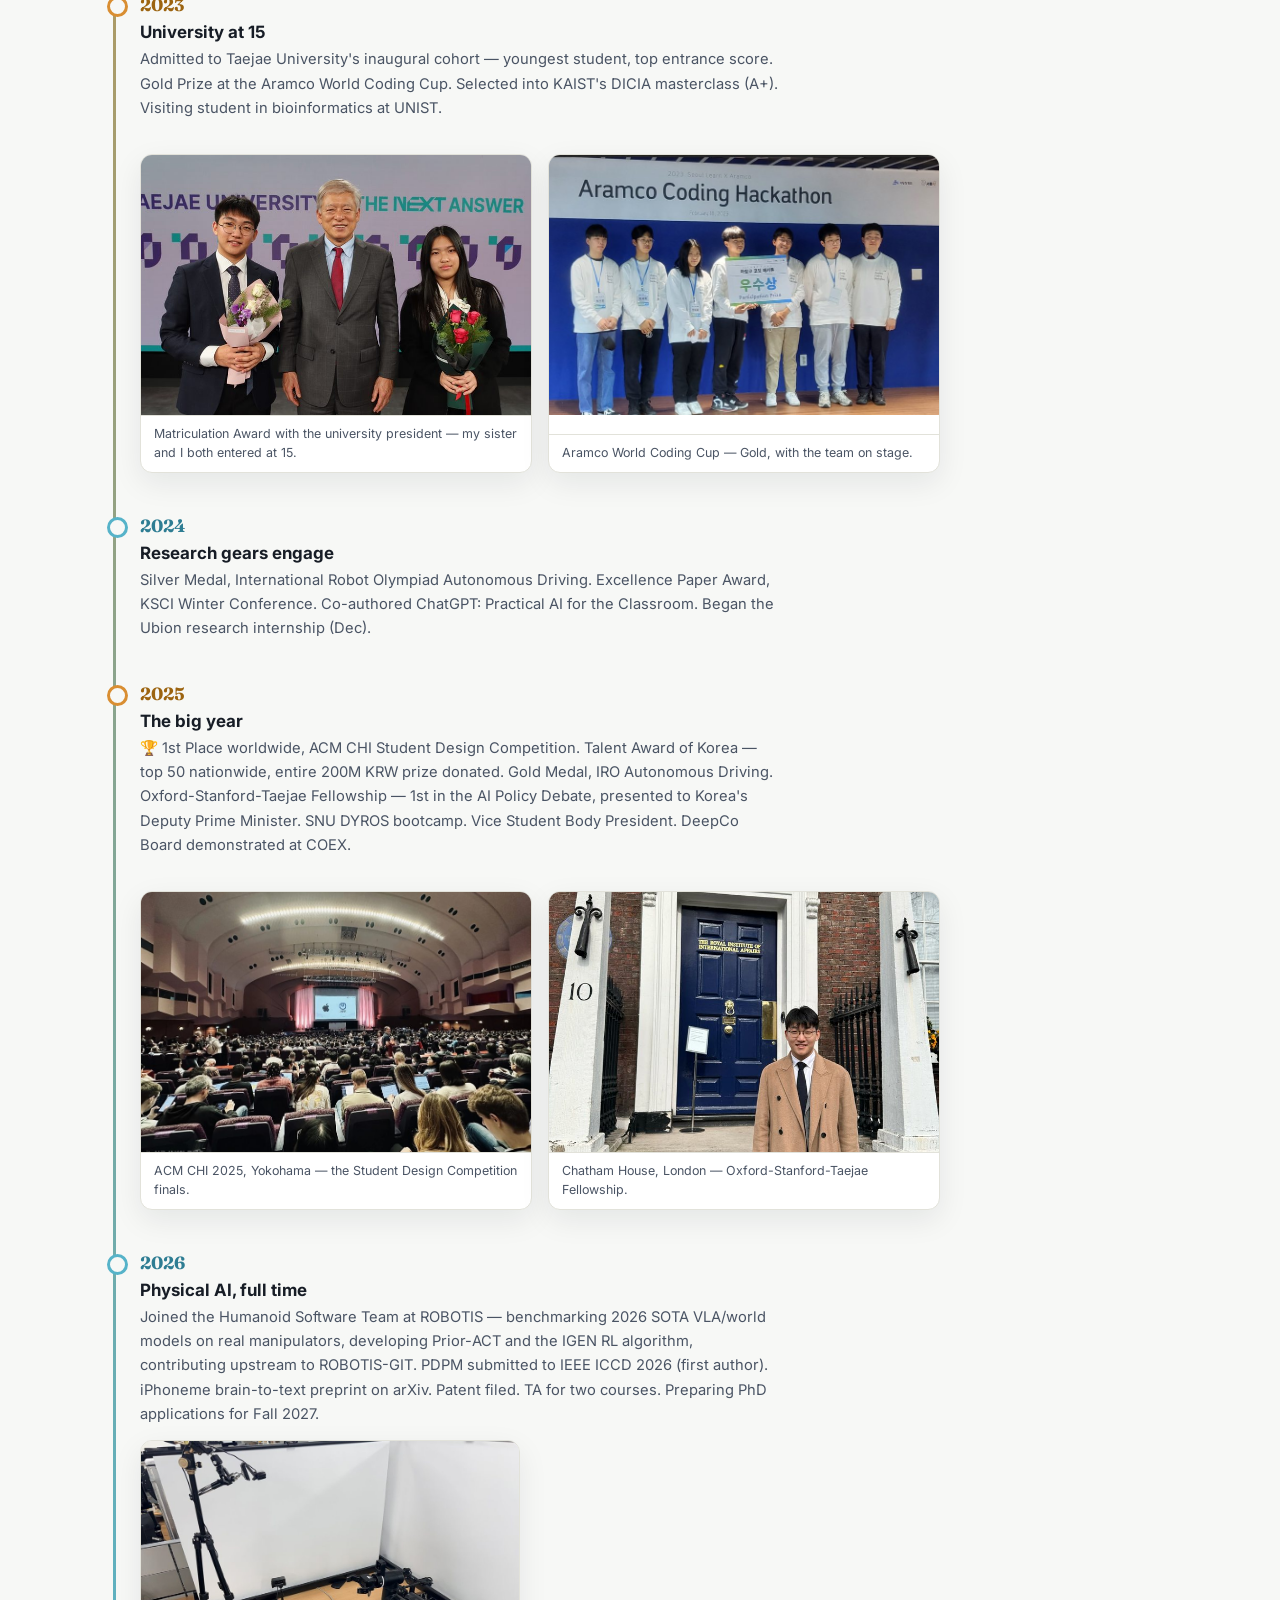
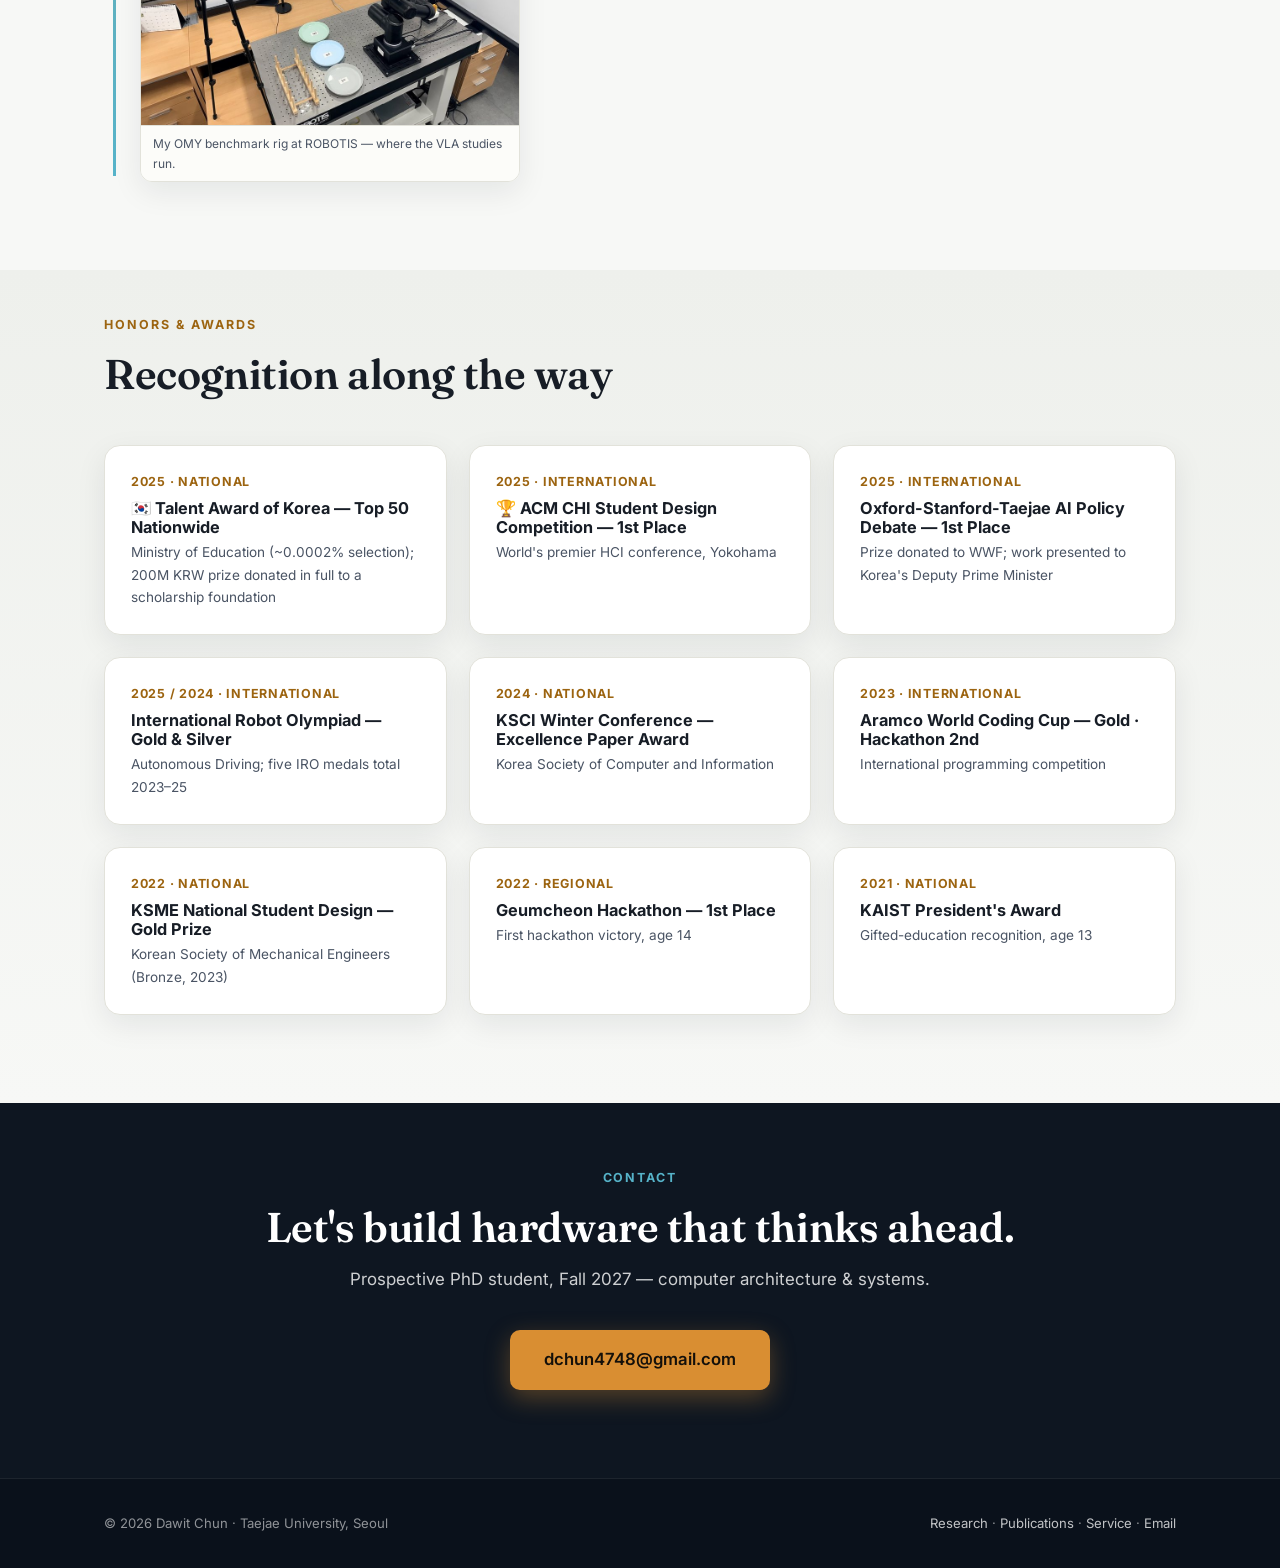
==== commit afbfc8a2: "Reposition as Physical AI & Robot Learning: ROBOTIS humanoid-team flagship projects (OMY 2026-SOTA V" ====
--- a/journey.html
+++ b/journey.html
@@ -32,8 +32,8 @@
 <div class="page-hero">
   <div class="wrap">
     <span class="kicker">Journey &amp; Honors</span>
-    <h1>From a president's award<br>to a processor — in five years.</h1>
-    <p>KAIST President's Award at 13. University at 15. Top 50 nationwide at 17. A first-author processor submission at 18 — with the medals, stages, and cities along the way.</p>
+    <h1>From a president's award<br>to real robots — in five years.</h1>
+    <p>KAIST President's Award at 13. University at 15. Top 50 nationwide at 17. A first-author processor submission and a ROBOTIS humanoid-team seat at 18 — with the medals, stages, and cities along the way.</p>
   </div>
 </div>
 
@@ -62,7 +62,9 @@
           <figure class="reveal"><img src="assets/chatham.jpg" alt="At Chatham House, London, during the Oxford fellowship" loading="lazy"><figcaption>Chatham House, London — Oxford-Stanford-Taejae Fellowship.</figcaption></figure>
         </div>
       </div>
-      <div class="tl alt reveal"><span class="yr">2026</span><h4>The processor ships</h4><p>PDPM submitted to IEEE ICCD 2026 (first author). iPhoneme brain-to-text preprint on arXiv. Patent application filed. TA for two courses. Preparing PhD applications for Fall 2027.</p></div>
+      <div class="tl alt reveal"><span class="yr">2026</span><h4>Physical AI, full time</h4><p>Joined the Humanoid Software Team at ROBOTIS — benchmarking 2026 SOTA VLA/world models on real manipulators, developing Prior-ACT and the IGEN RL algorithm, contributing upstream to ROBOTIS-GIT. PDPM submitted to IEEE ICCD 2026 (first author). iPhoneme brain-to-text preprint on arXiv. Patent filed. TA for two courses. Preparing PhD applications for Fall 2027.</p>
+        <figure class="tlfig"><img src="assets/omy-setup.jpg" alt="The OMY manipulation rig at ROBOTIS" loading="lazy"><figcaption>My OMY benchmark rig at ROBOTIS — where the VLA studies run.</figcaption></figure>
+      </div>
     </div>
   </div>
 </section>
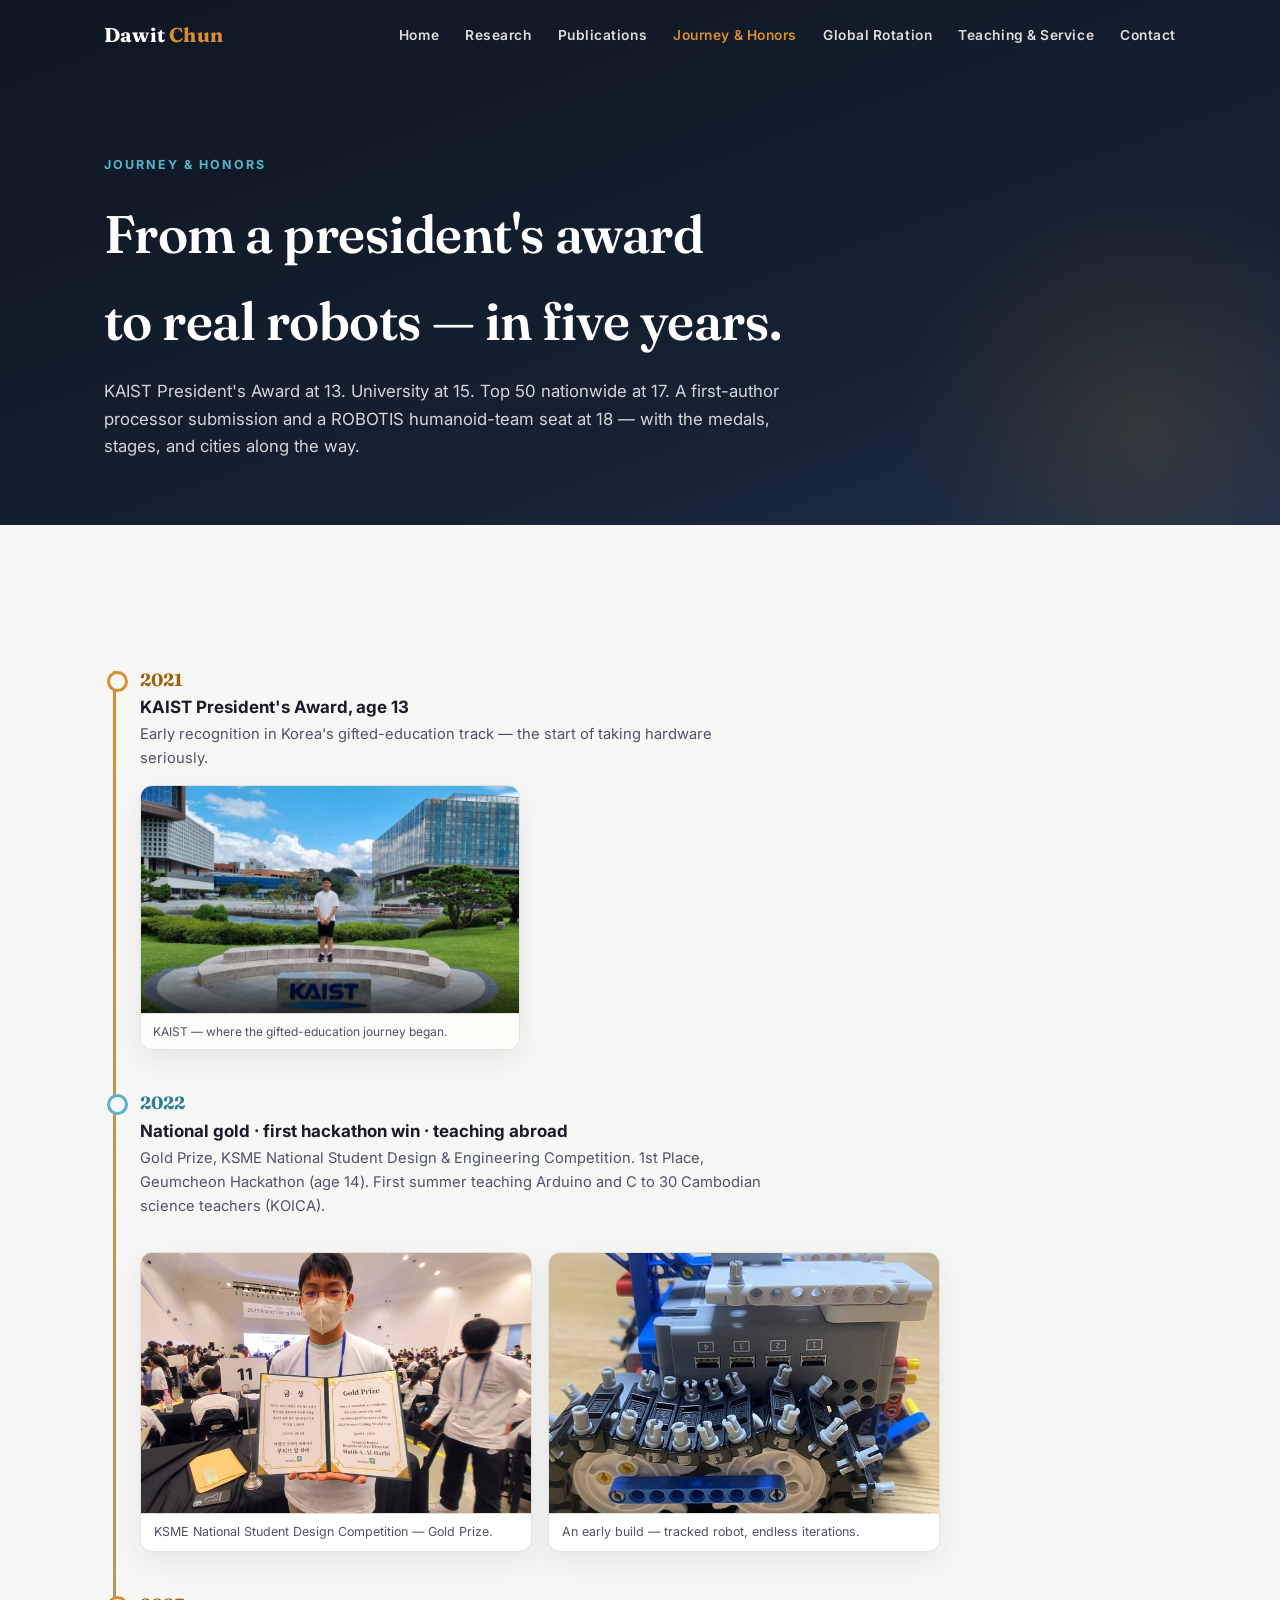
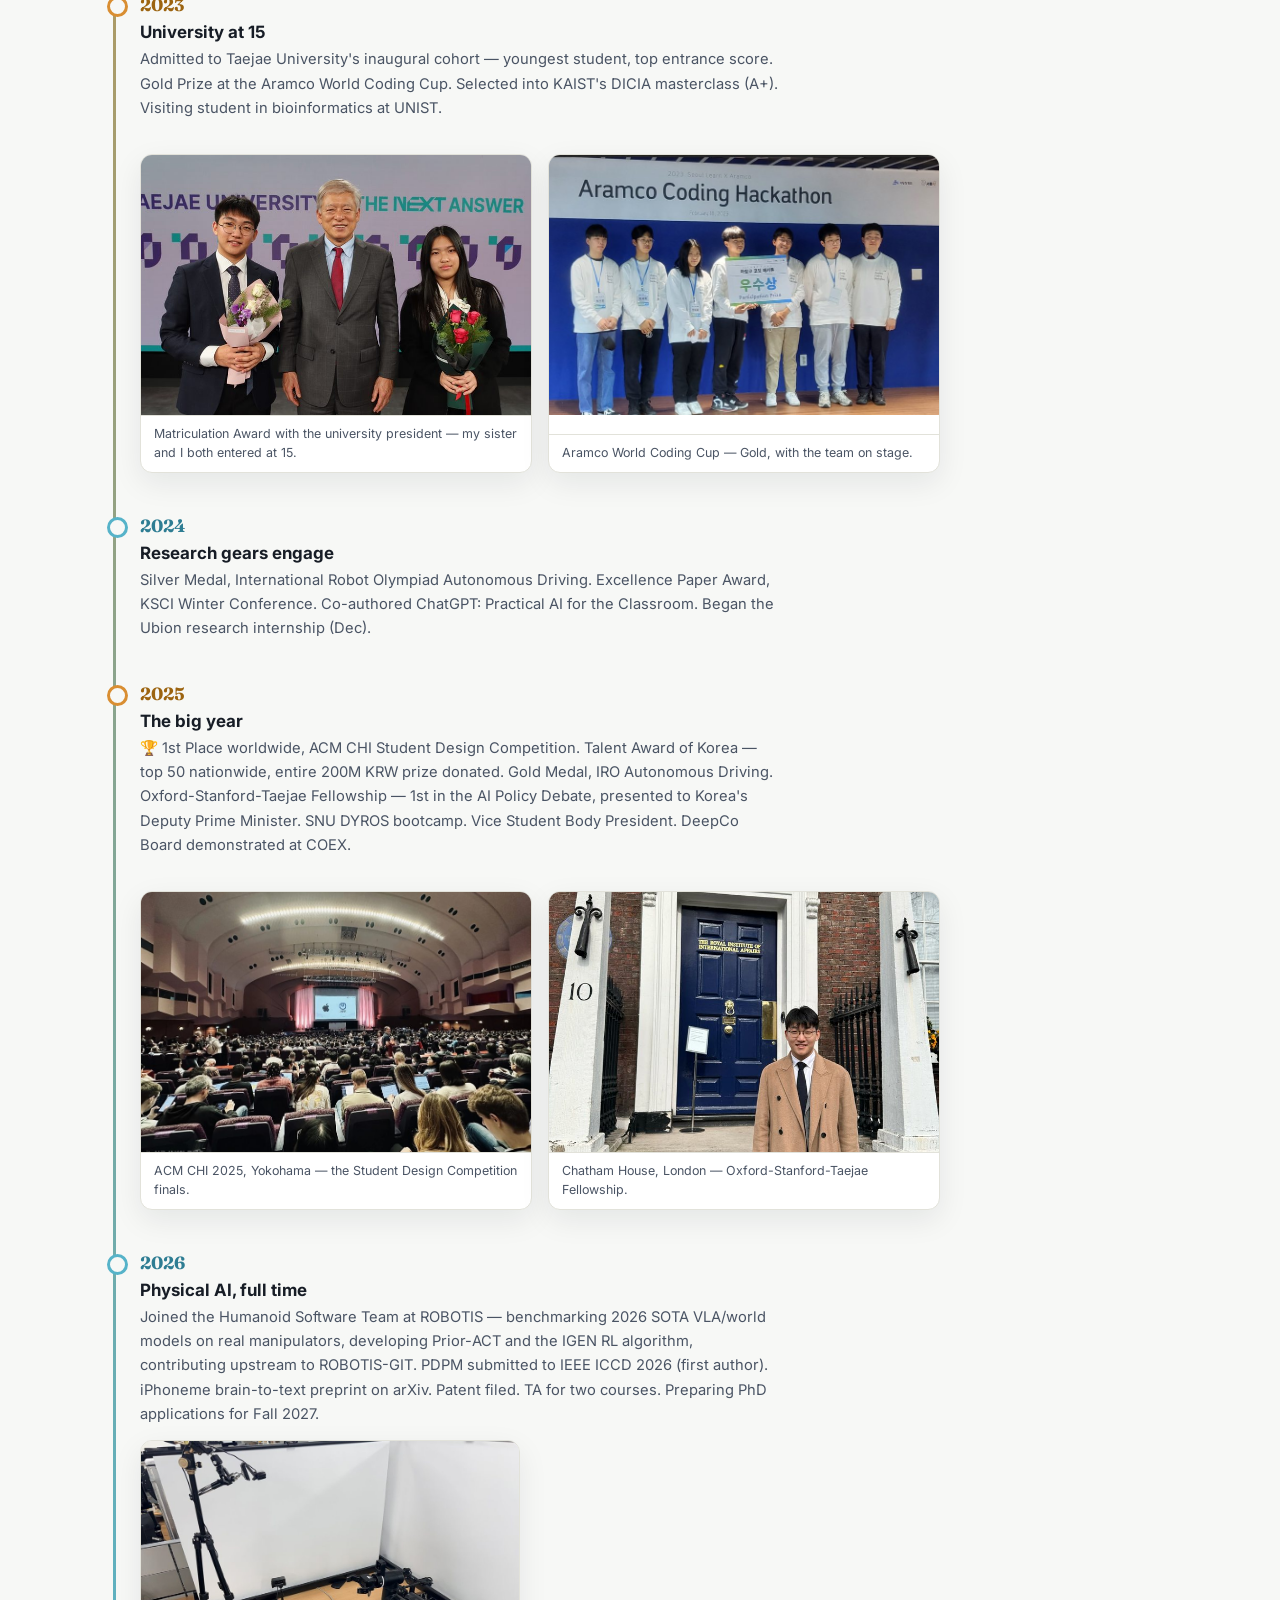
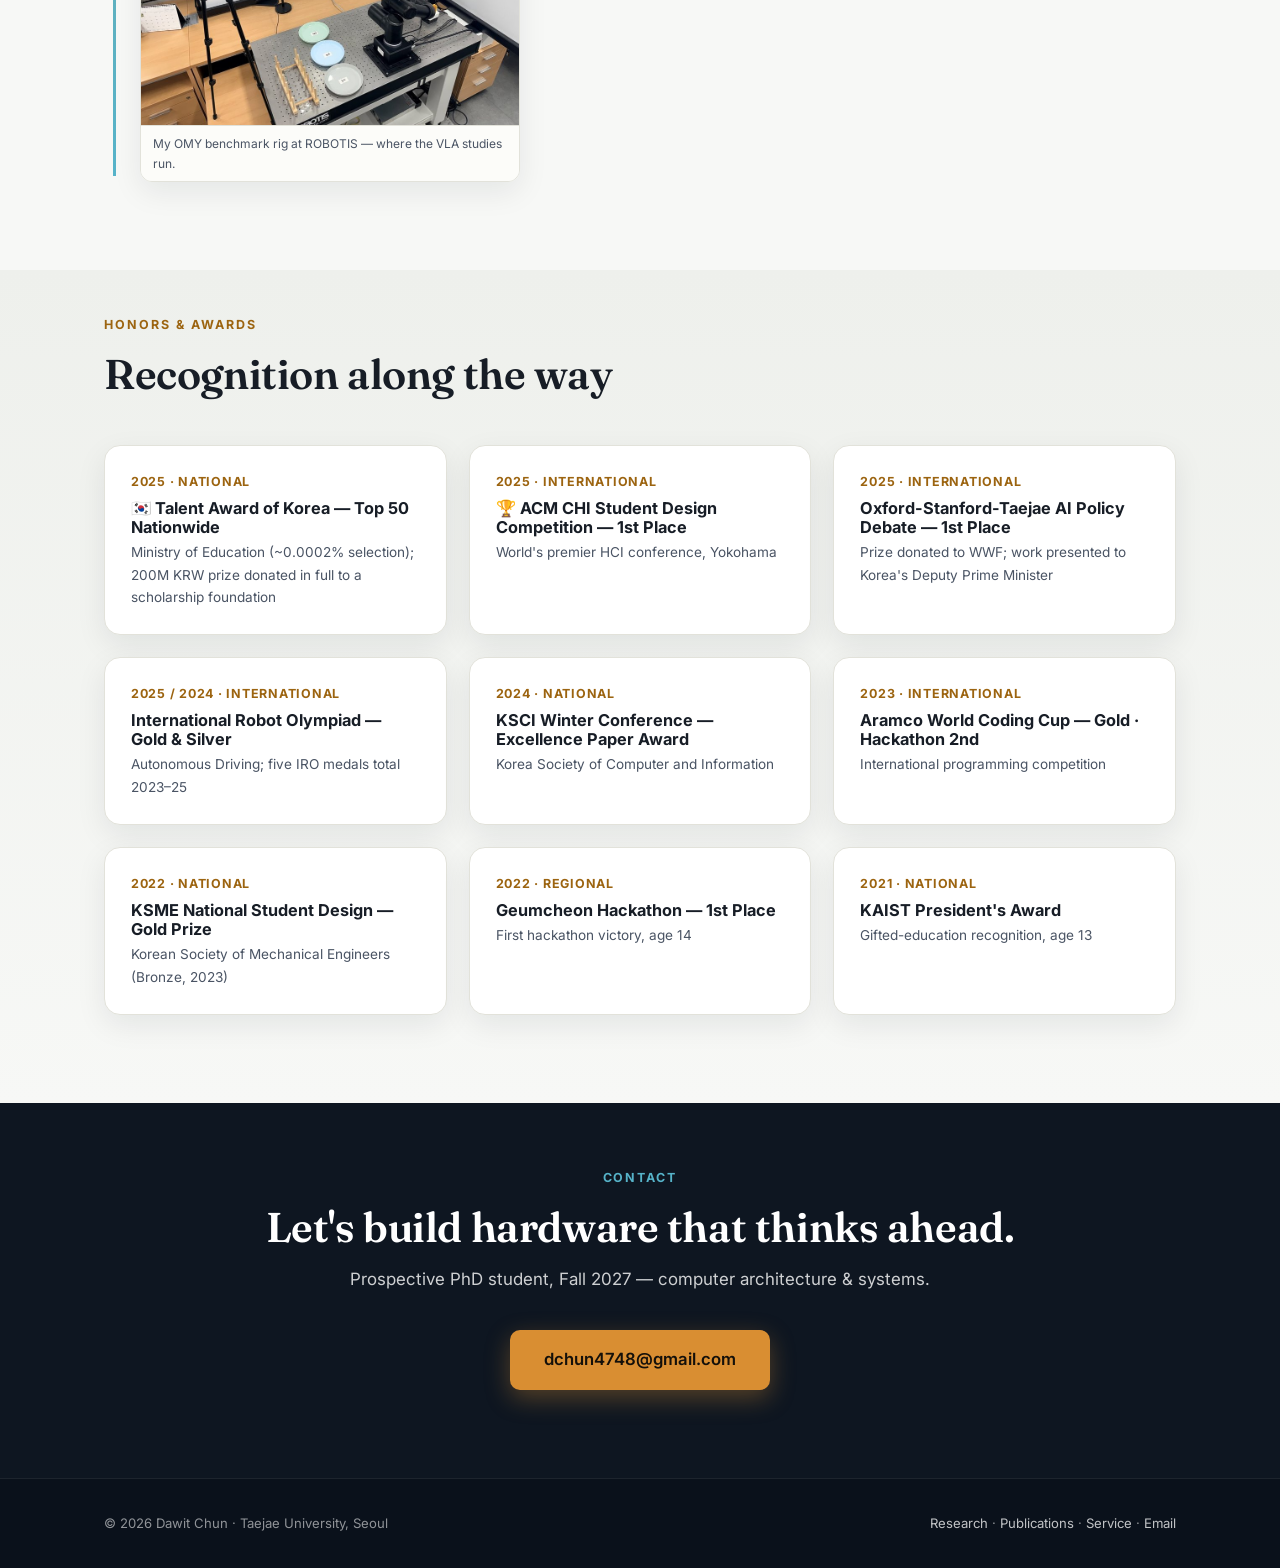
==== commit b4bb9602: "Add Global Rotation page: verified Taejae 6-city rotation with robotics-flavored city milestones, RO" ====
--- a/journey.html
+++ b/journey.html
@@ -23,6 +23,7 @@
       <li><a href="research.html">Research</a></li>
       <li><a href="publications.html">Publications</a></li>
       <li><a href="journey.html" class="active">Journey &amp; Honors</a></li>
+      <li><a href="rotation.html">Global Rotation</a></li>
       <li><a href="service.html">Teaching &amp; Service</a></li>
       <li><a href="index.html#contact">Contact</a></li>
     </ul>
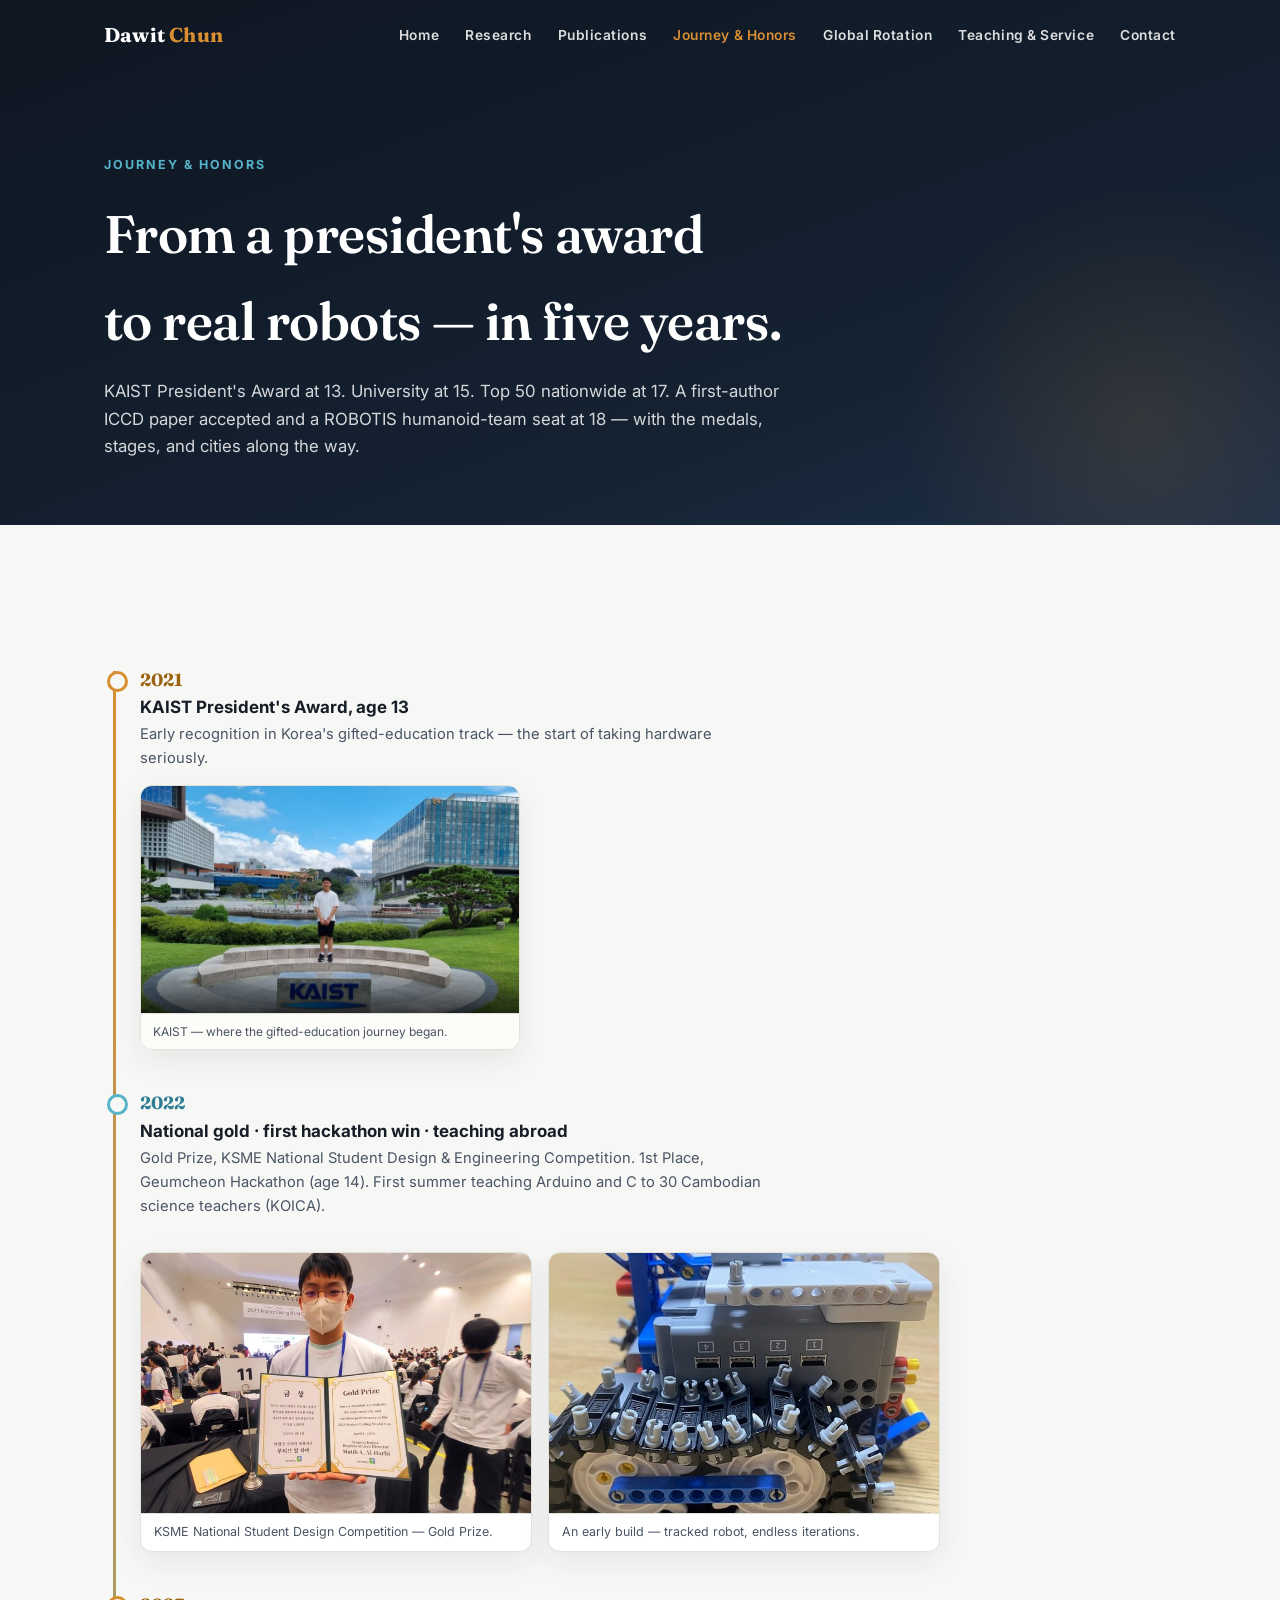
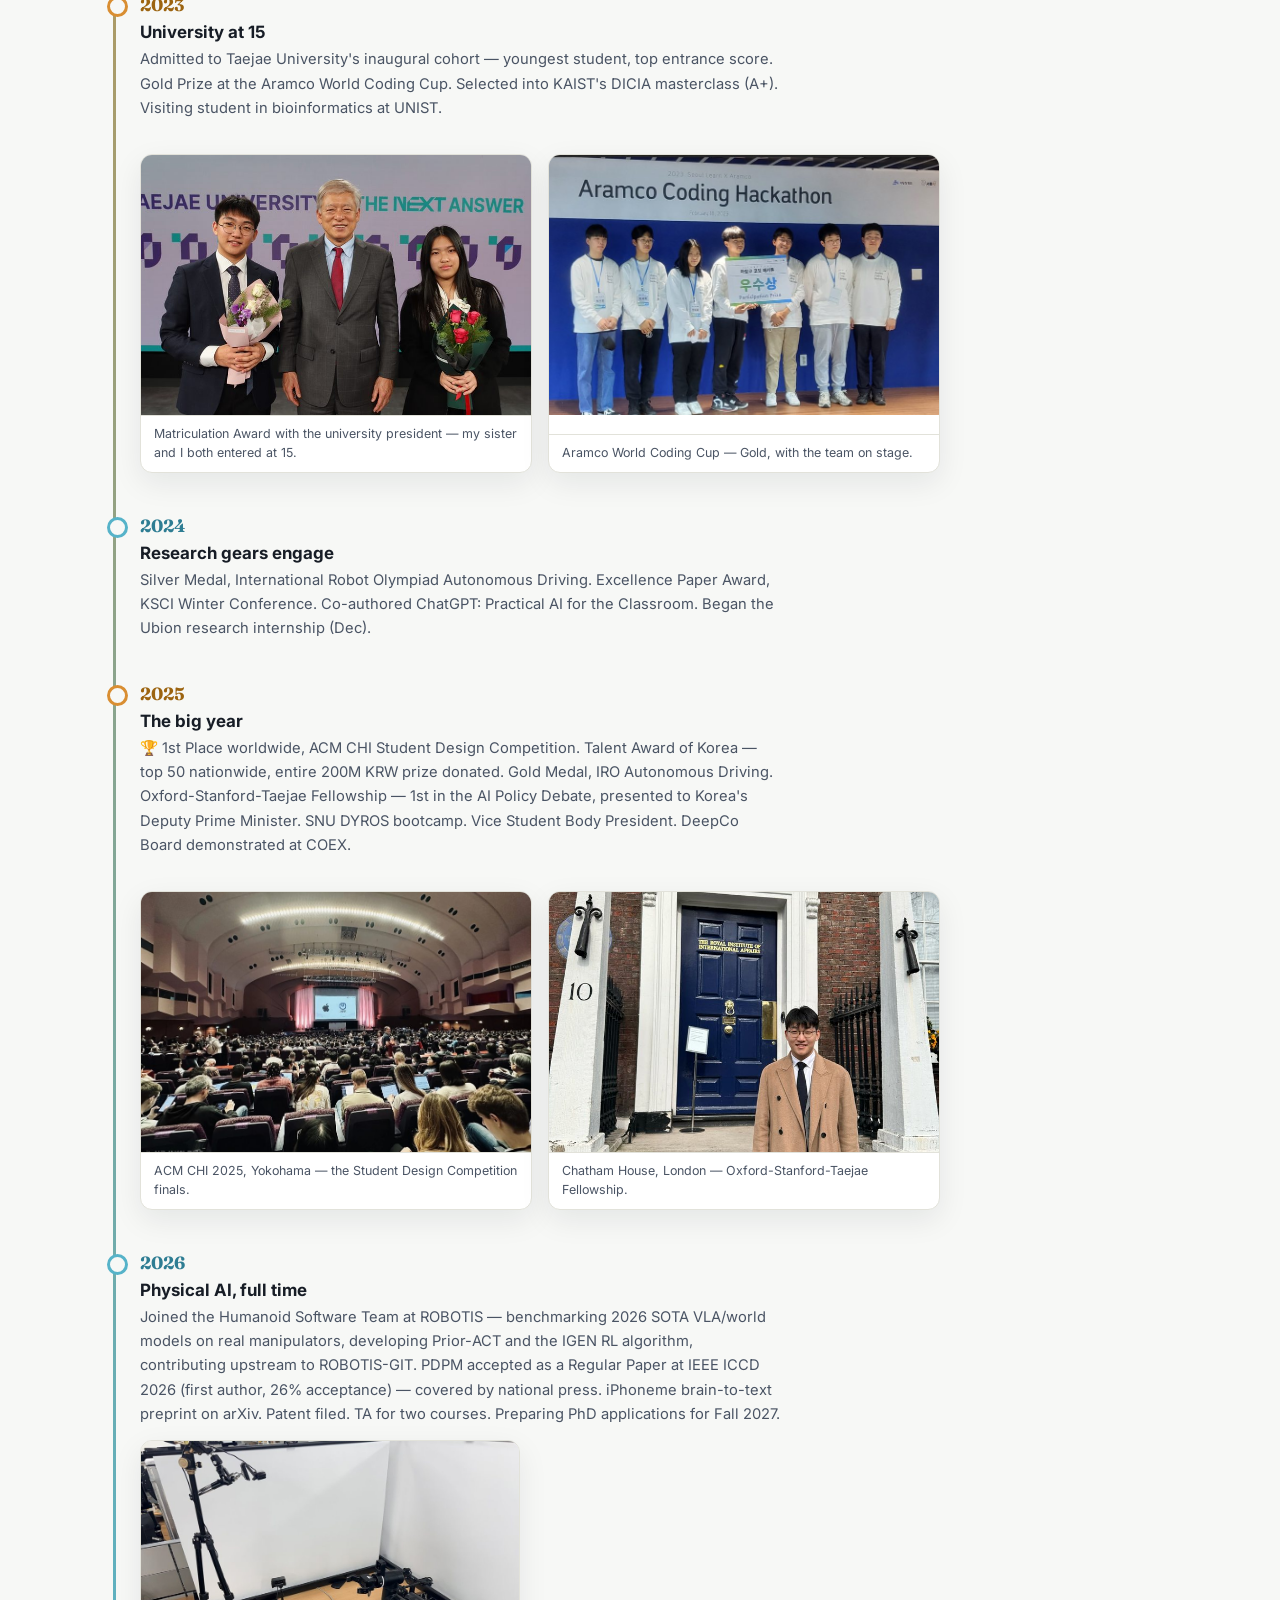
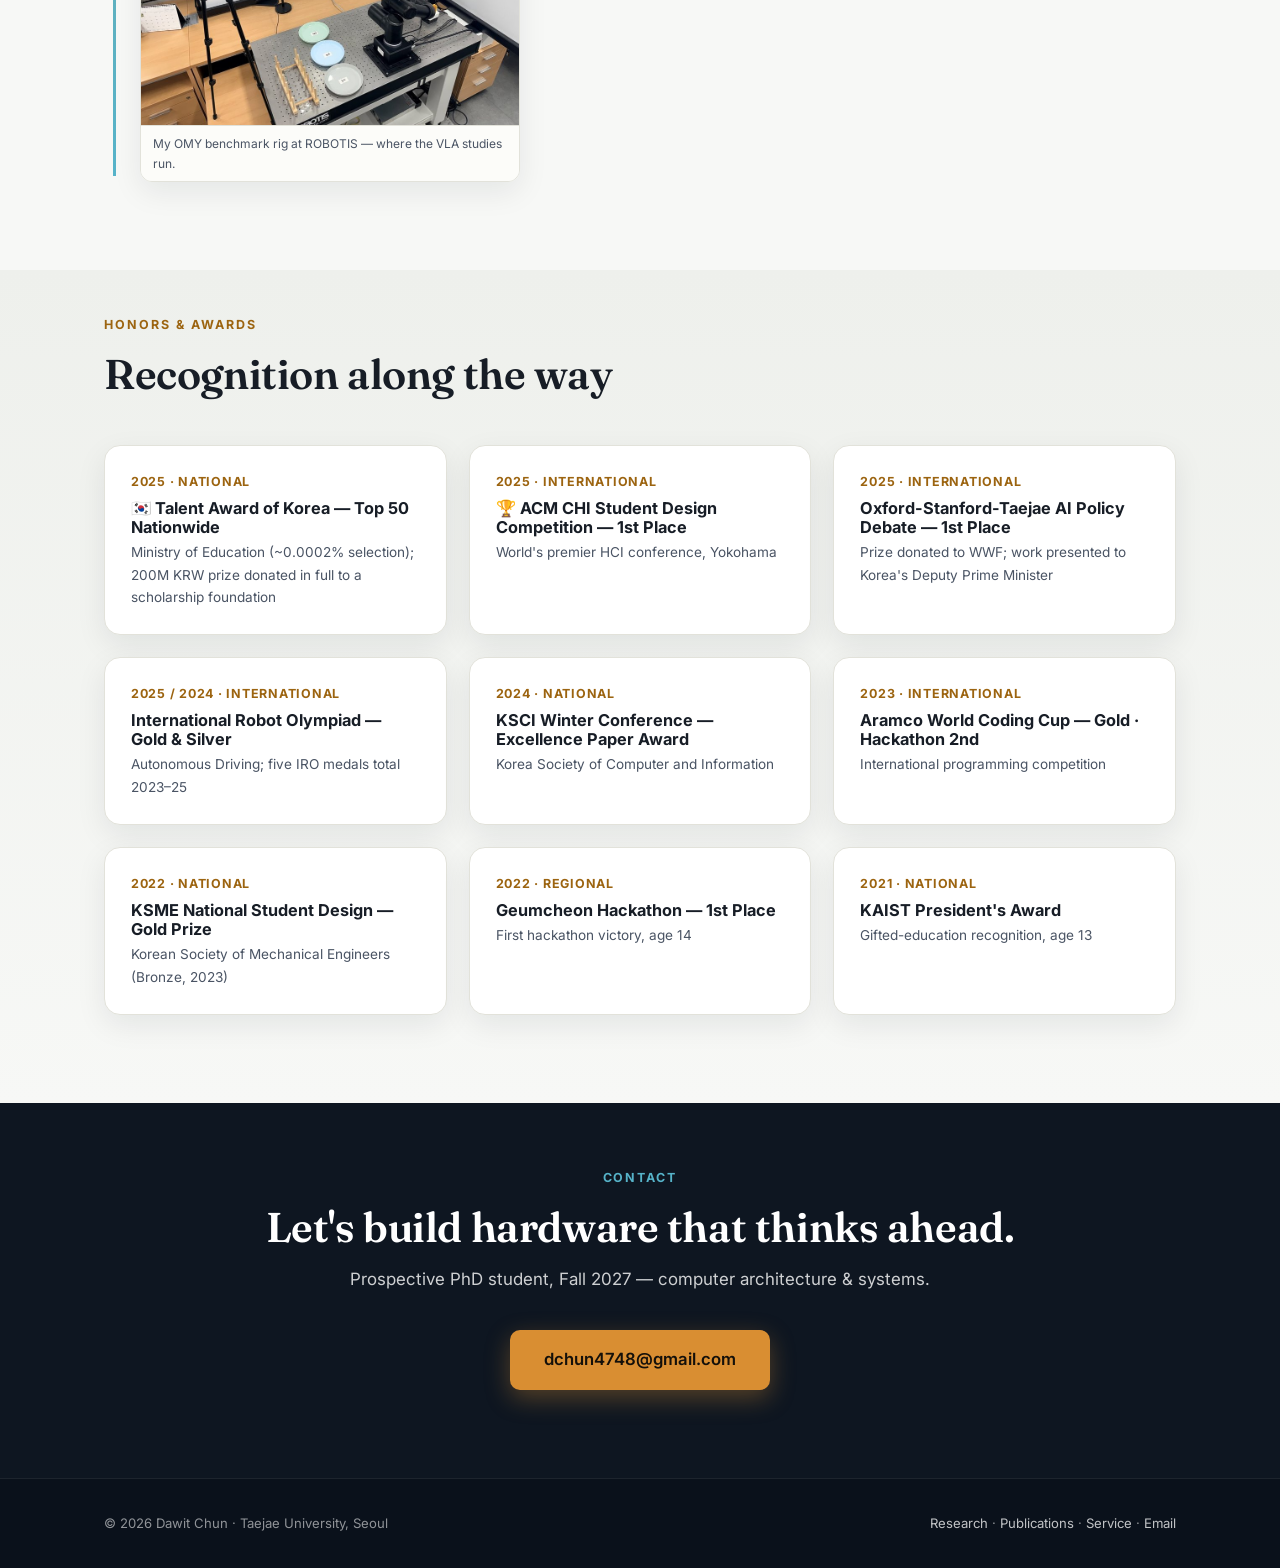
==== commit e0d43c44: "PDPM accepted at IEEE ICCD 2026 as Regular Paper (26% acceptance, Track 3) - update status site-wide" ====
--- a/journey.html
+++ b/journey.html
@@ -34,7 +34,7 @@
   <div class="wrap">
     <span class="kicker">Journey &amp; Honors</span>
     <h1>From a president's award<br>to real robots — in five years.</h1>
-    <p>KAIST President's Award at 13. University at 15. Top 50 nationwide at 17. A first-author processor submission and a ROBOTIS humanoid-team seat at 18 — with the medals, stages, and cities along the way.</p>
+    <p>KAIST President's Award at 13. University at 15. Top 50 nationwide at 17. A first-author ICCD paper accepted and a ROBOTIS humanoid-team seat at 18 — with the medals, stages, and cities along the way.</p>
   </div>
 </div>
 
@@ -63,7 +63,7 @@
           <figure class="reveal"><img src="assets/chatham.jpg" alt="At Chatham House, London, during the Oxford fellowship" loading="lazy"><figcaption>Chatham House, London — Oxford-Stanford-Taejae Fellowship.</figcaption></figure>
         </div>
       </div>
-      <div class="tl alt reveal"><span class="yr">2026</span><h4>Physical AI, full time</h4><p>Joined the Humanoid Software Team at ROBOTIS — benchmarking 2026 SOTA VLA/world models on real manipulators, developing Prior-ACT and the IGEN RL algorithm, contributing upstream to ROBOTIS-GIT. PDPM submitted to IEEE ICCD 2026 (first author). iPhoneme brain-to-text preprint on arXiv. Patent filed. TA for two courses. Preparing PhD applications for Fall 2027.</p>
+      <div class="tl alt reveal"><span class="yr">2026</span><h4>Physical AI, full time</h4><p>Joined the Humanoid Software Team at ROBOTIS — benchmarking 2026 SOTA VLA/world models on real manipulators, developing Prior-ACT and the IGEN RL algorithm, contributing upstream to ROBOTIS-GIT. PDPM accepted as a Regular Paper at IEEE ICCD 2026 (first author, 26% acceptance) — covered by national press. iPhoneme brain-to-text preprint on arXiv. Patent filed. TA for two courses. Preparing PhD applications for Fall 2027.</p>
         <figure class="tlfig"><img src="assets/omy-setup.jpg" alt="The OMY manipulation rig at ROBOTIS" loading="lazy"><figcaption>My OMY benchmark rig at ROBOTIS — where the VLA studies run.</figcaption></figure>
       </div>
     </div>
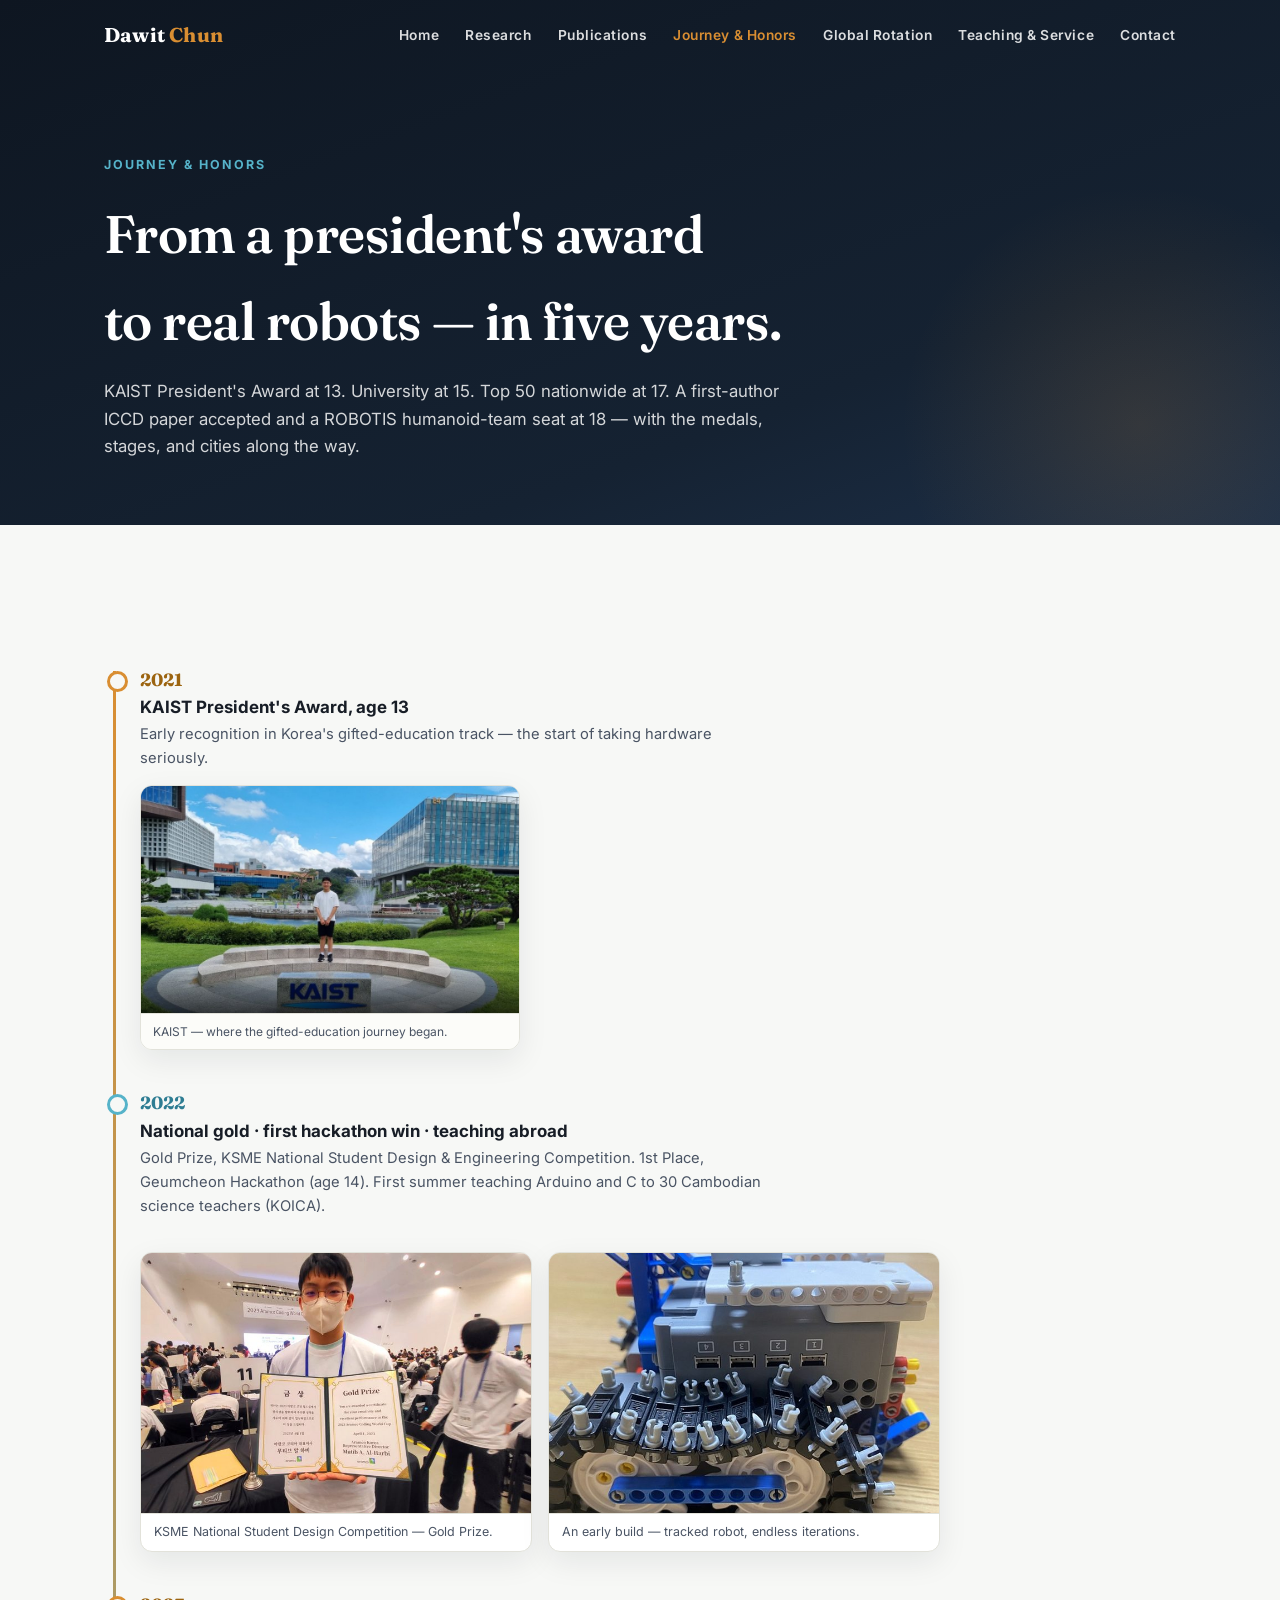
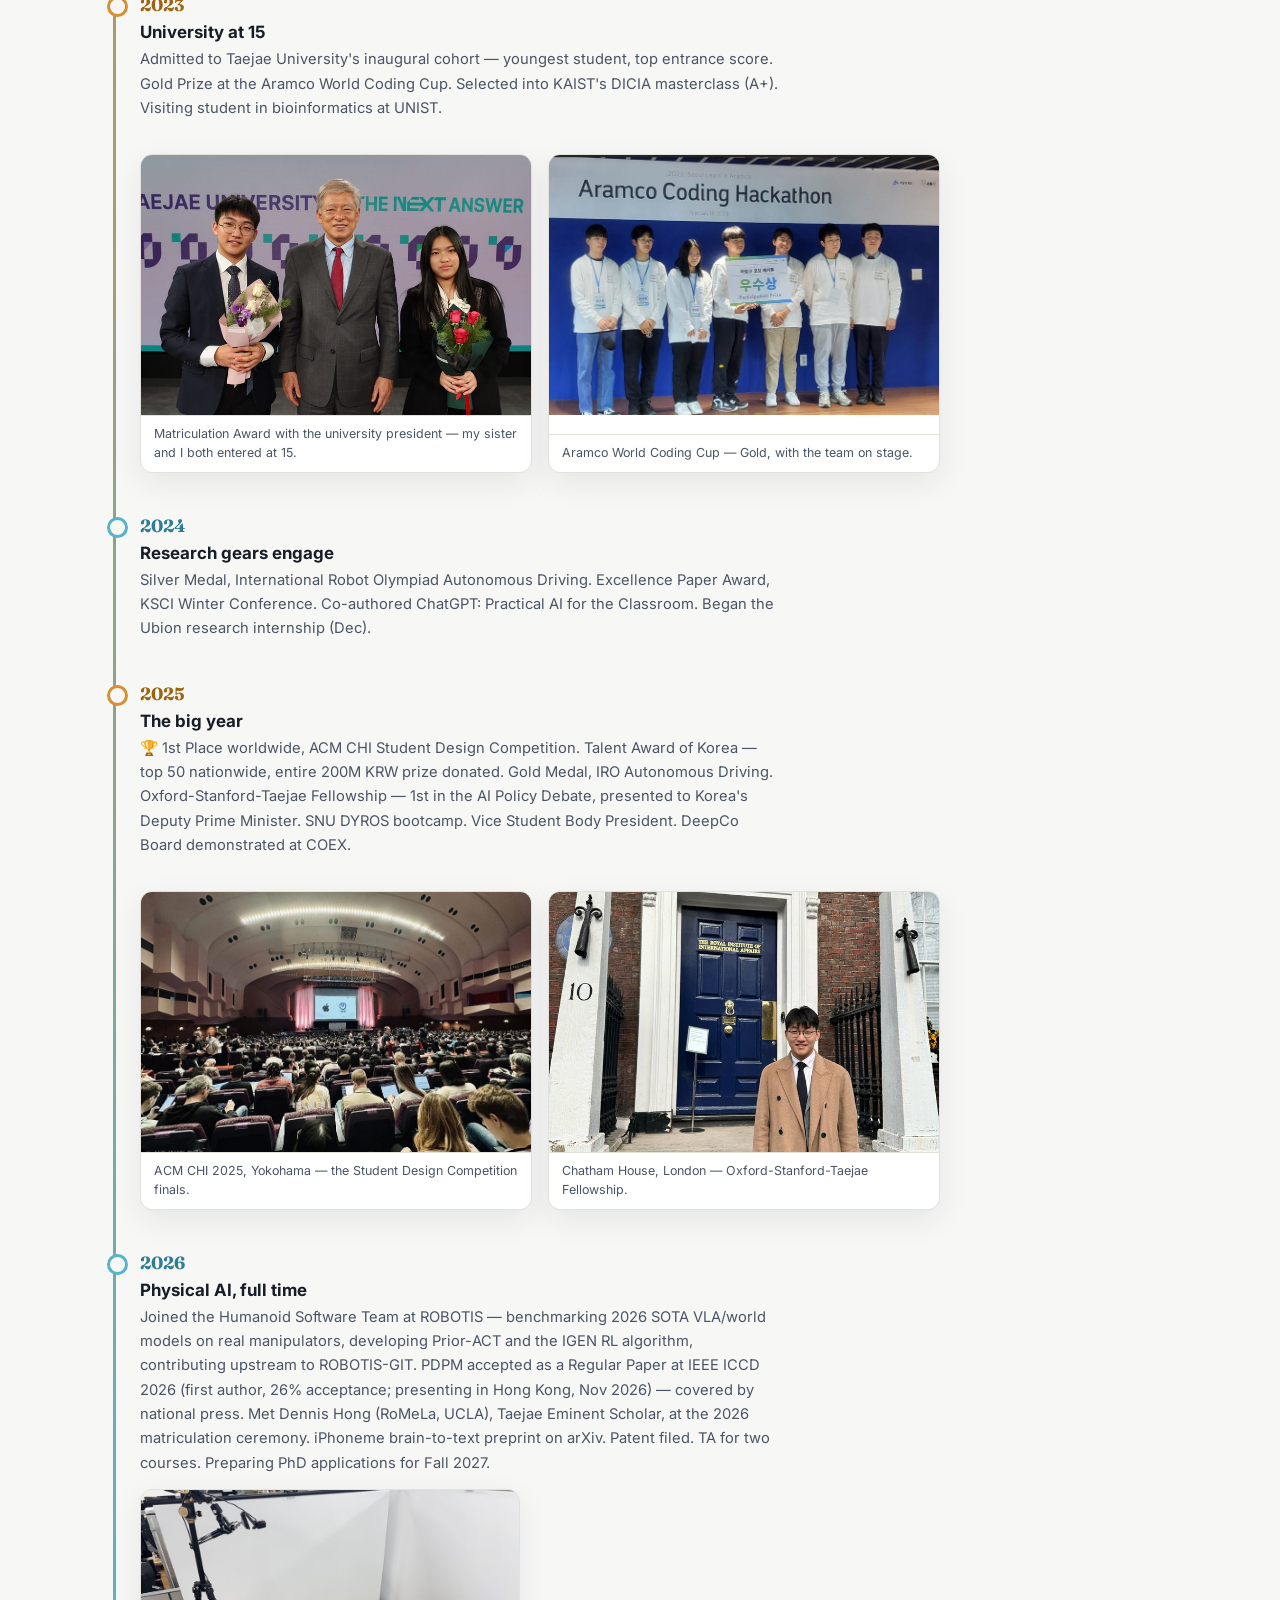
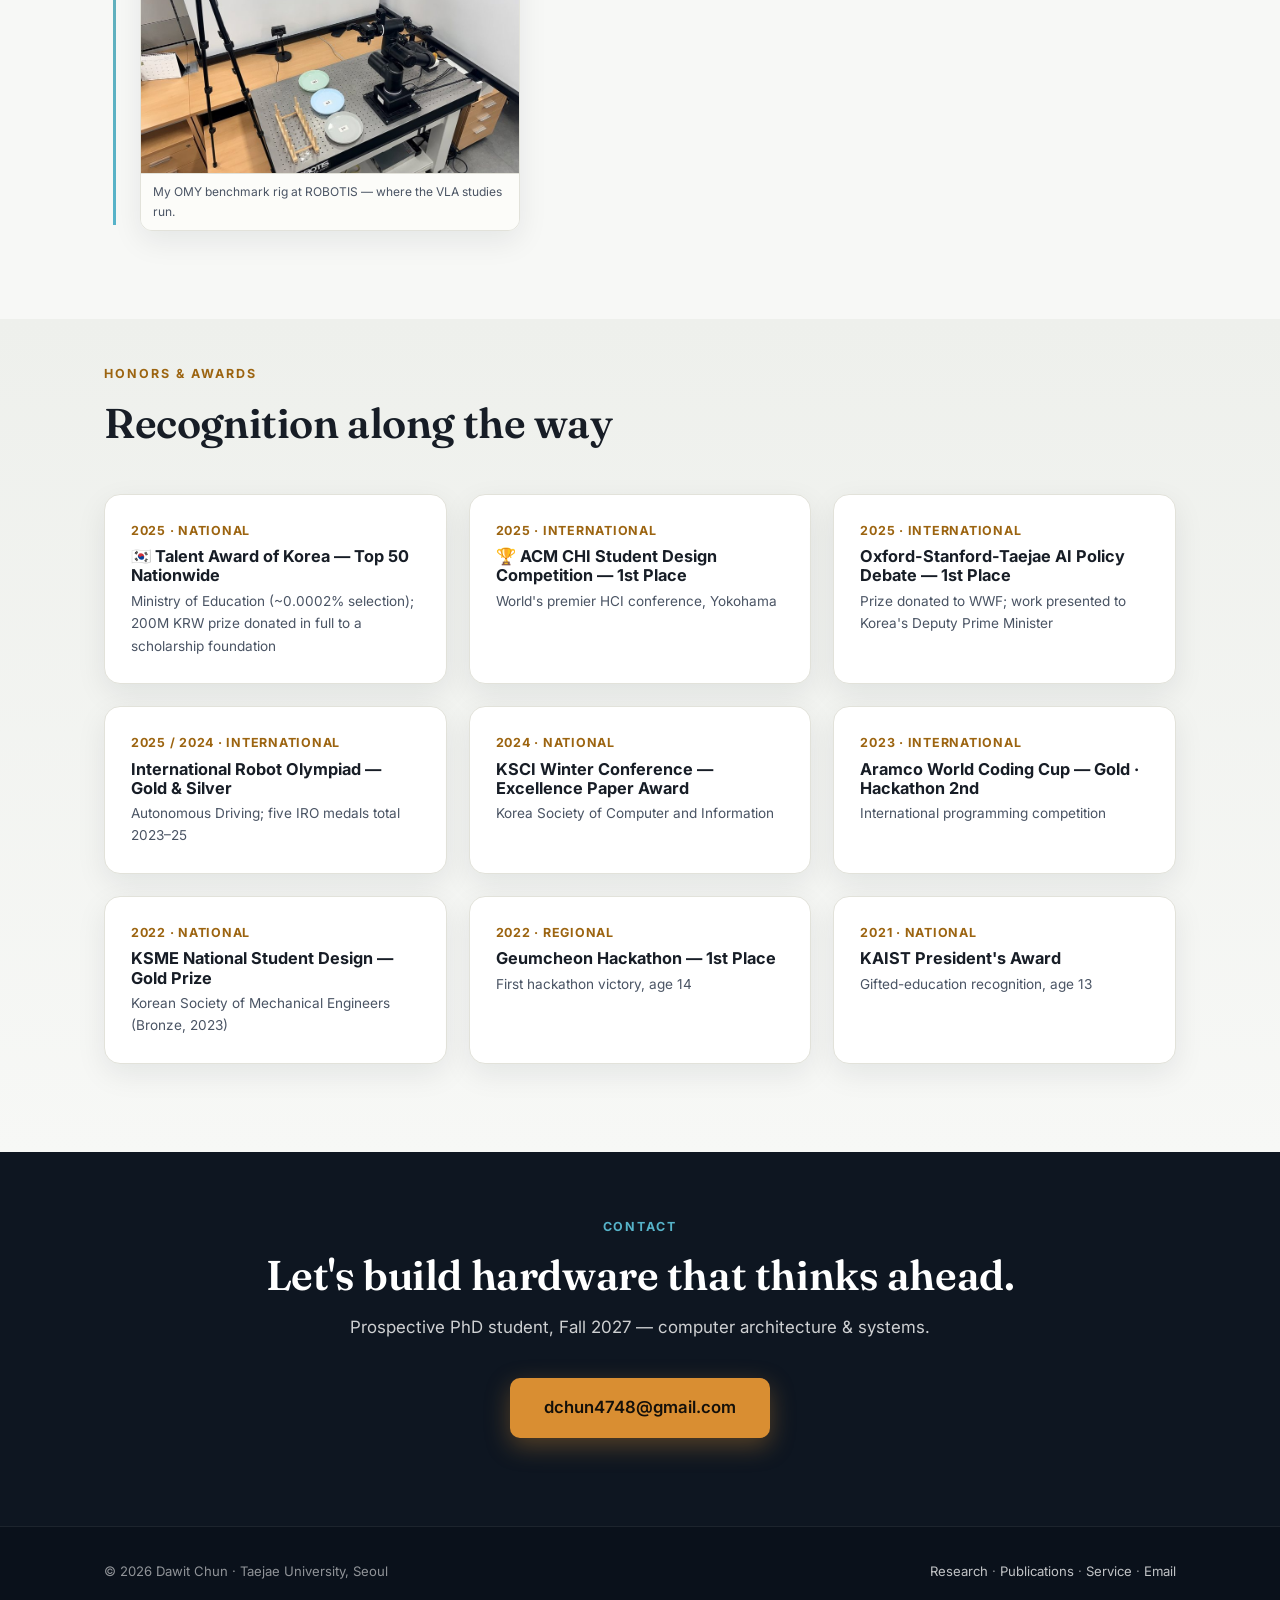
==== commit 182a0256: "ICCD 2026 details: Hong Kong Nov 16-18 presentation (Shenzhen rotation synergy), co-author name fix " ====
--- a/journey.html
+++ b/journey.html
@@ -63,7 +63,7 @@
           <figure class="reveal"><img src="assets/chatham.jpg" alt="At Chatham House, London, during the Oxford fellowship" loading="lazy"><figcaption>Chatham House, London — Oxford-Stanford-Taejae Fellowship.</figcaption></figure>
         </div>
       </div>
-      <div class="tl alt reveal"><span class="yr">2026</span><h4>Physical AI, full time</h4><p>Joined the Humanoid Software Team at ROBOTIS — benchmarking 2026 SOTA VLA/world models on real manipulators, developing Prior-ACT and the IGEN RL algorithm, contributing upstream to ROBOTIS-GIT. PDPM accepted as a Regular Paper at IEEE ICCD 2026 (first author, 26% acceptance) — covered by national press. iPhoneme brain-to-text preprint on arXiv. Patent filed. TA for two courses. Preparing PhD applications for Fall 2027.</p>
+      <div class="tl alt reveal"><span class="yr">2026</span><h4>Physical AI, full time</h4><p>Joined the Humanoid Software Team at ROBOTIS — benchmarking 2026 SOTA VLA/world models on real manipulators, developing Prior-ACT and the IGEN RL algorithm, contributing upstream to ROBOTIS-GIT. PDPM accepted as a Regular Paper at IEEE ICCD 2026 (first author, 26% acceptance; presenting in Hong Kong, Nov 2026) — covered by national press. Met Dennis Hong (RoMeLa, UCLA), Taejae Eminent Scholar, at the 2026 matriculation ceremony. iPhoneme brain-to-text preprint on arXiv. Patent filed. TA for two courses. Preparing PhD applications for Fall 2027.</p>
         <figure class="tlfig"><img src="assets/omy-setup.jpg" alt="The OMY manipulation rig at ROBOTIS" loading="lazy"><figcaption>My OMY benchmark rig at ROBOTIS — where the VLA studies run.</figcaption></figure>
       </div>
     </div>
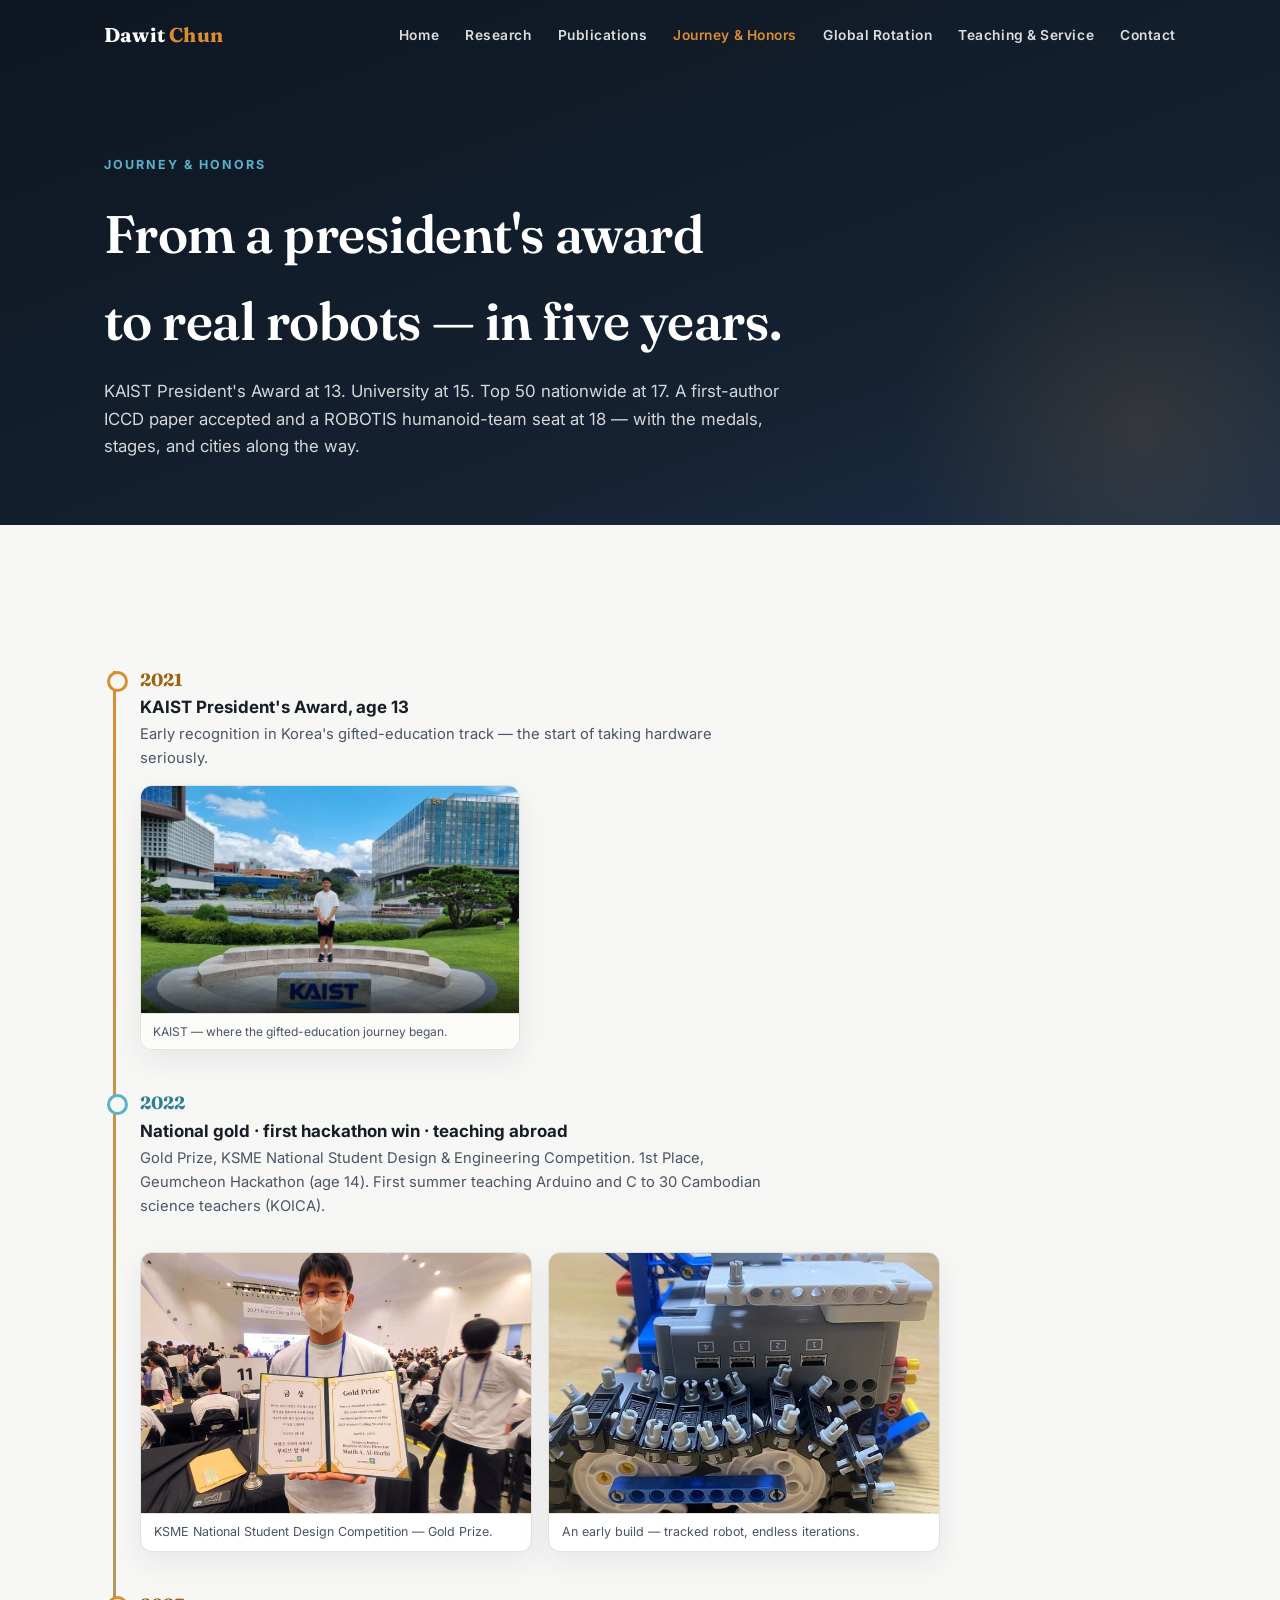
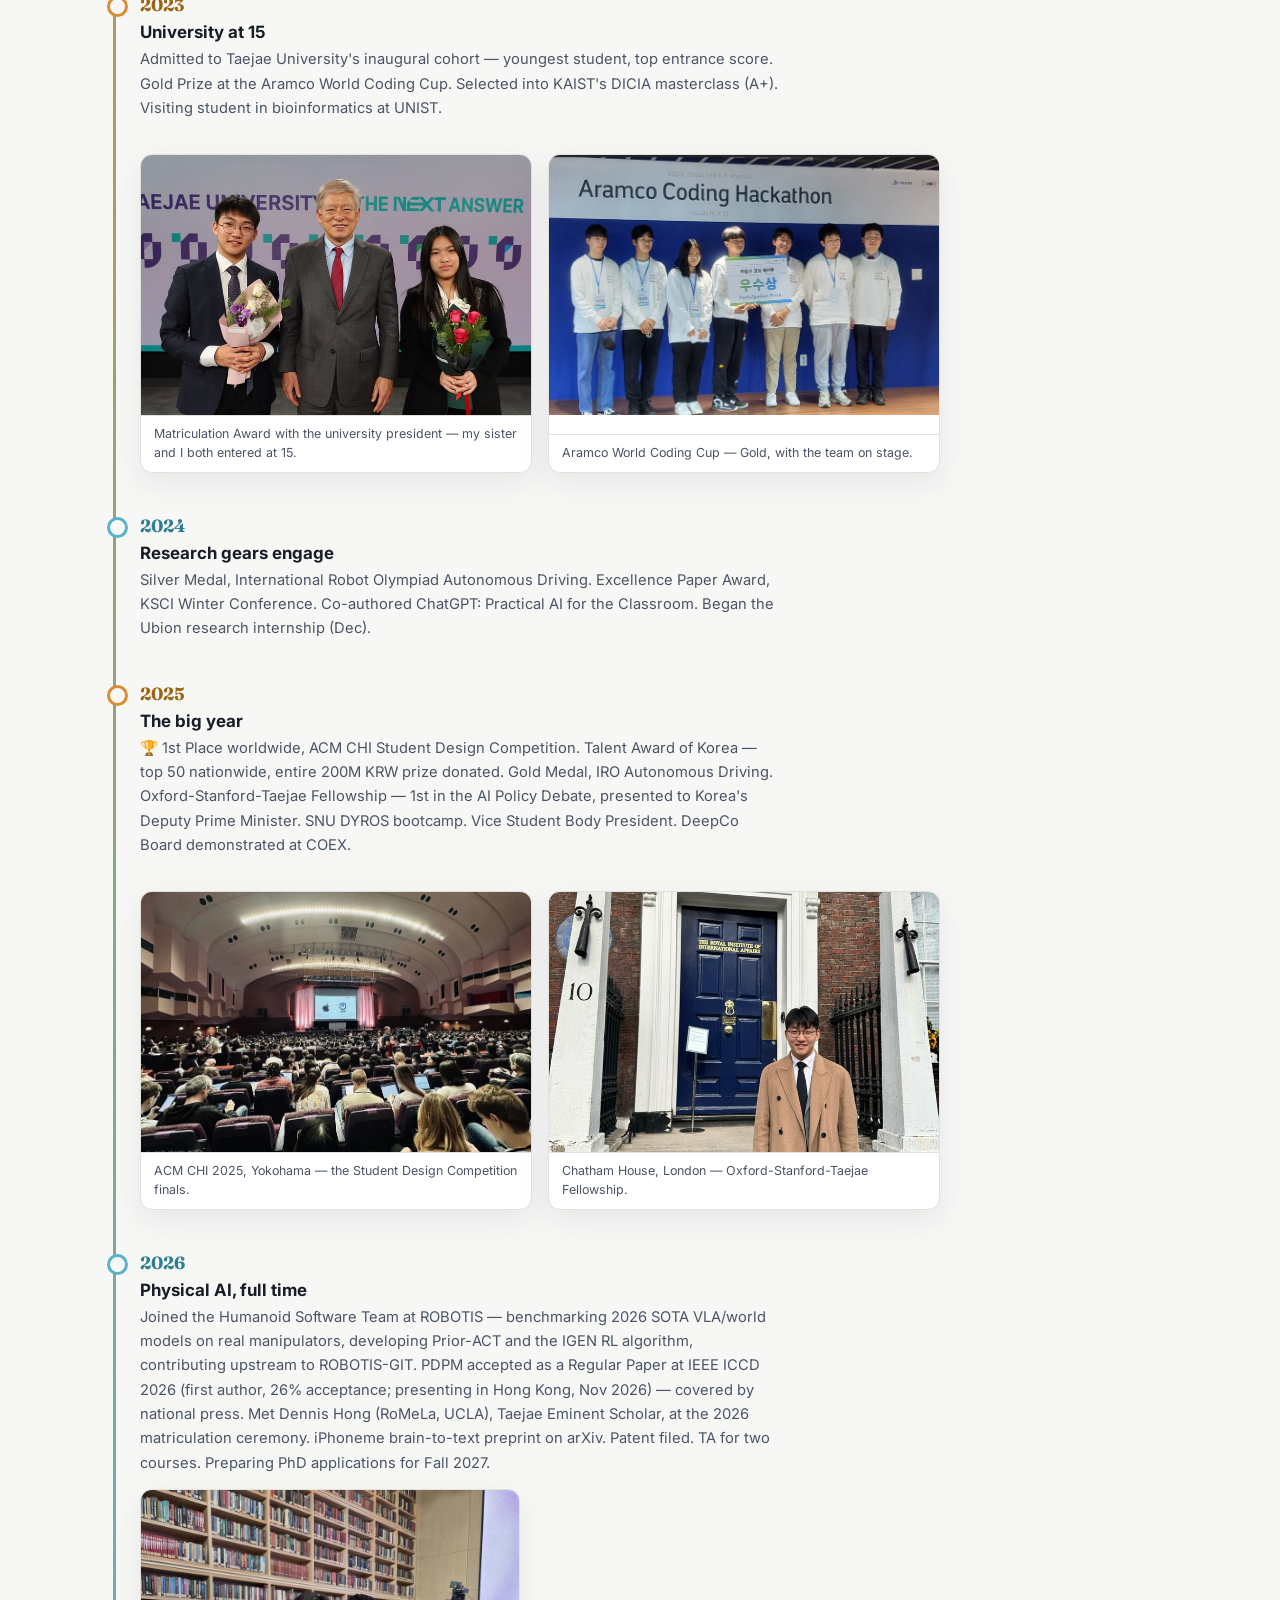
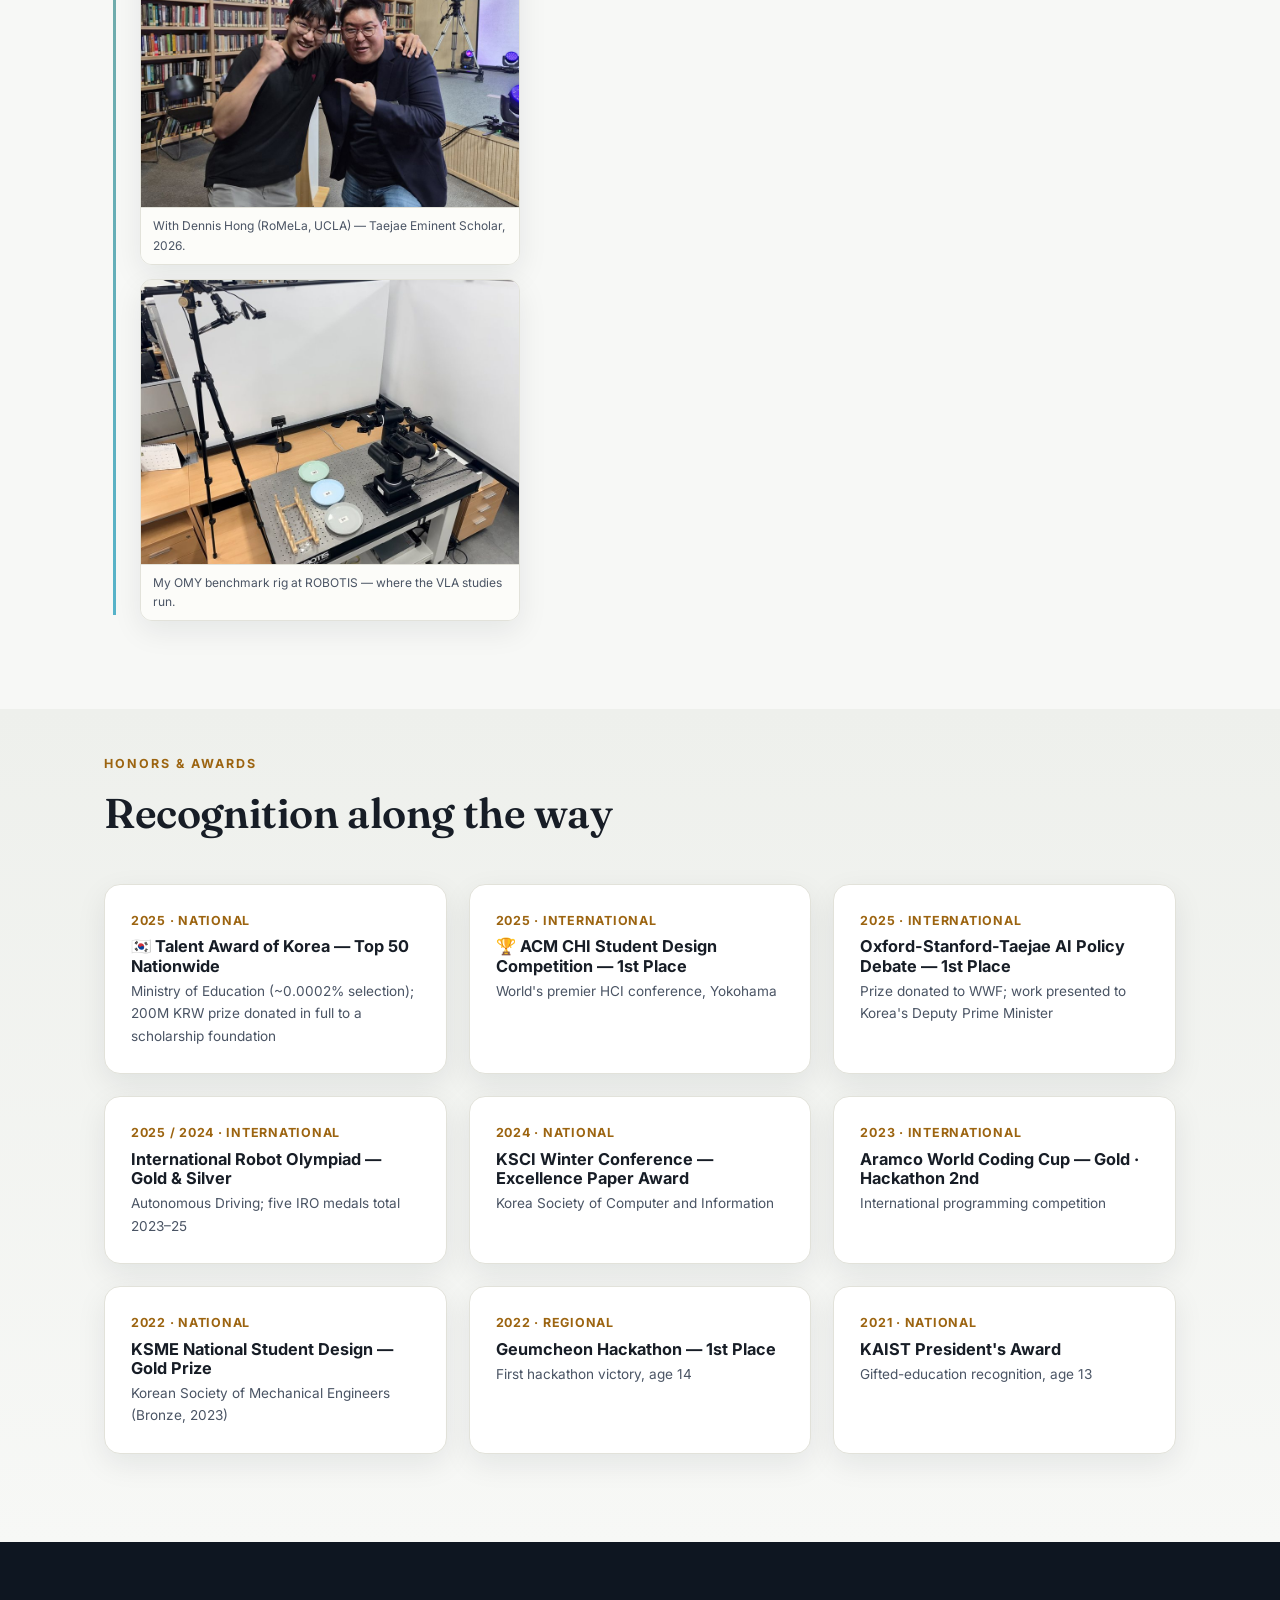
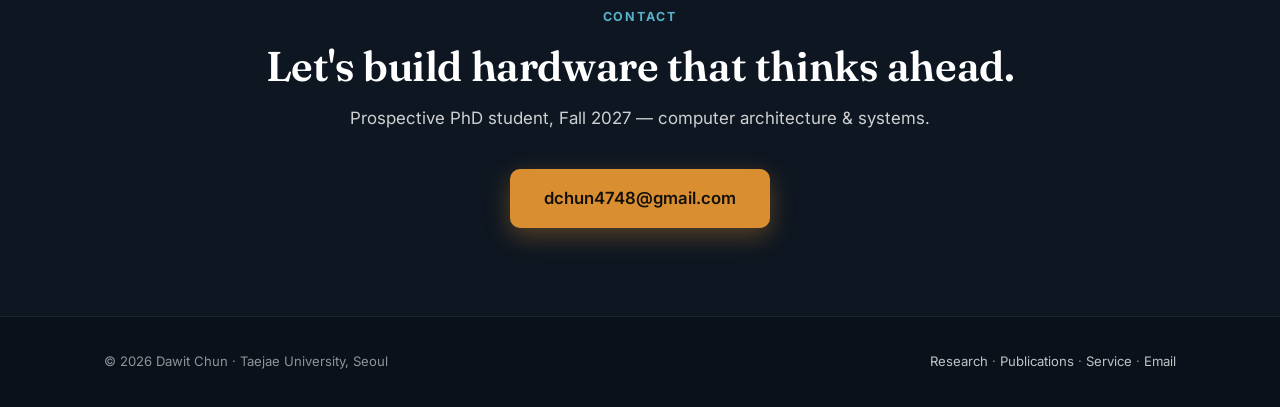
==== commit 663dfb2a: "Add Dennis Hong photo to journey" ====
--- a/journey.html
+++ b/journey.html
@@ -64,6 +64,7 @@
         </div>
       </div>
       <div class="tl alt reveal"><span class="yr">2026</span><h4>Physical AI, full time</h4><p>Joined the Humanoid Software Team at ROBOTIS — benchmarking 2026 SOTA VLA/world models on real manipulators, developing Prior-ACT and the IGEN RL algorithm, contributing upstream to ROBOTIS-GIT. PDPM accepted as a Regular Paper at IEEE ICCD 2026 (first author, 26% acceptance; presenting in Hong Kong, Nov 2026) — covered by national press. Met Dennis Hong (RoMeLa, UCLA), Taejae Eminent Scholar, at the 2026 matriculation ceremony. iPhoneme brain-to-text preprint on arXiv. Patent filed. TA for two courses. Preparing PhD applications for Fall 2027.</p>
+        <figure class="tlfig"><img src="assets/dennis.jpg" alt="Dawit Chun with Professor Dennis Hong of UCLA RoMeLa" loading="lazy"><figcaption>With Dennis Hong (RoMeLa, UCLA) — Taejae Eminent Scholar, 2026.</figcaption></figure>
         <figure class="tlfig"><img src="assets/omy-setup.jpg" alt="The OMY manipulation rig at ROBOTIS" loading="lazy"><figcaption>My OMY benchmark rig at ROBOTIS — where the VLA studies run.</figcaption></figure>
       </div>
     </div>
